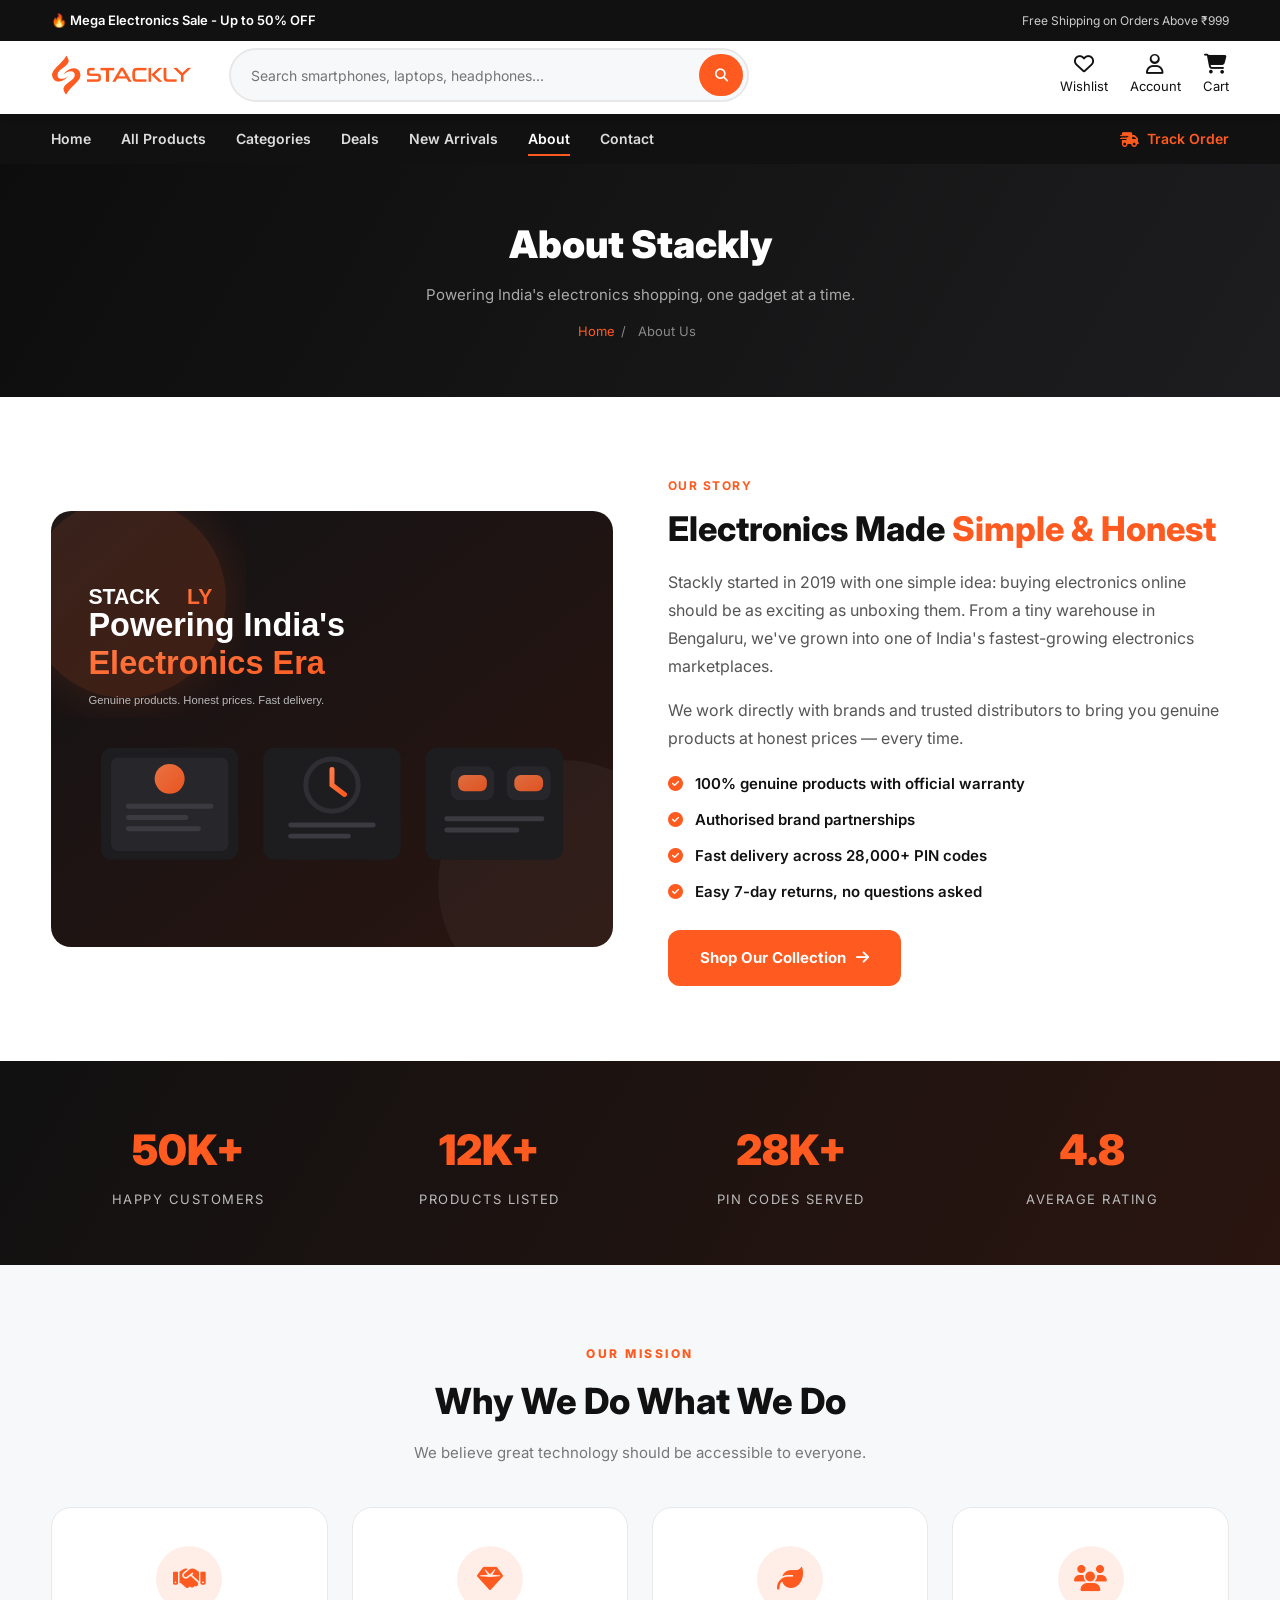
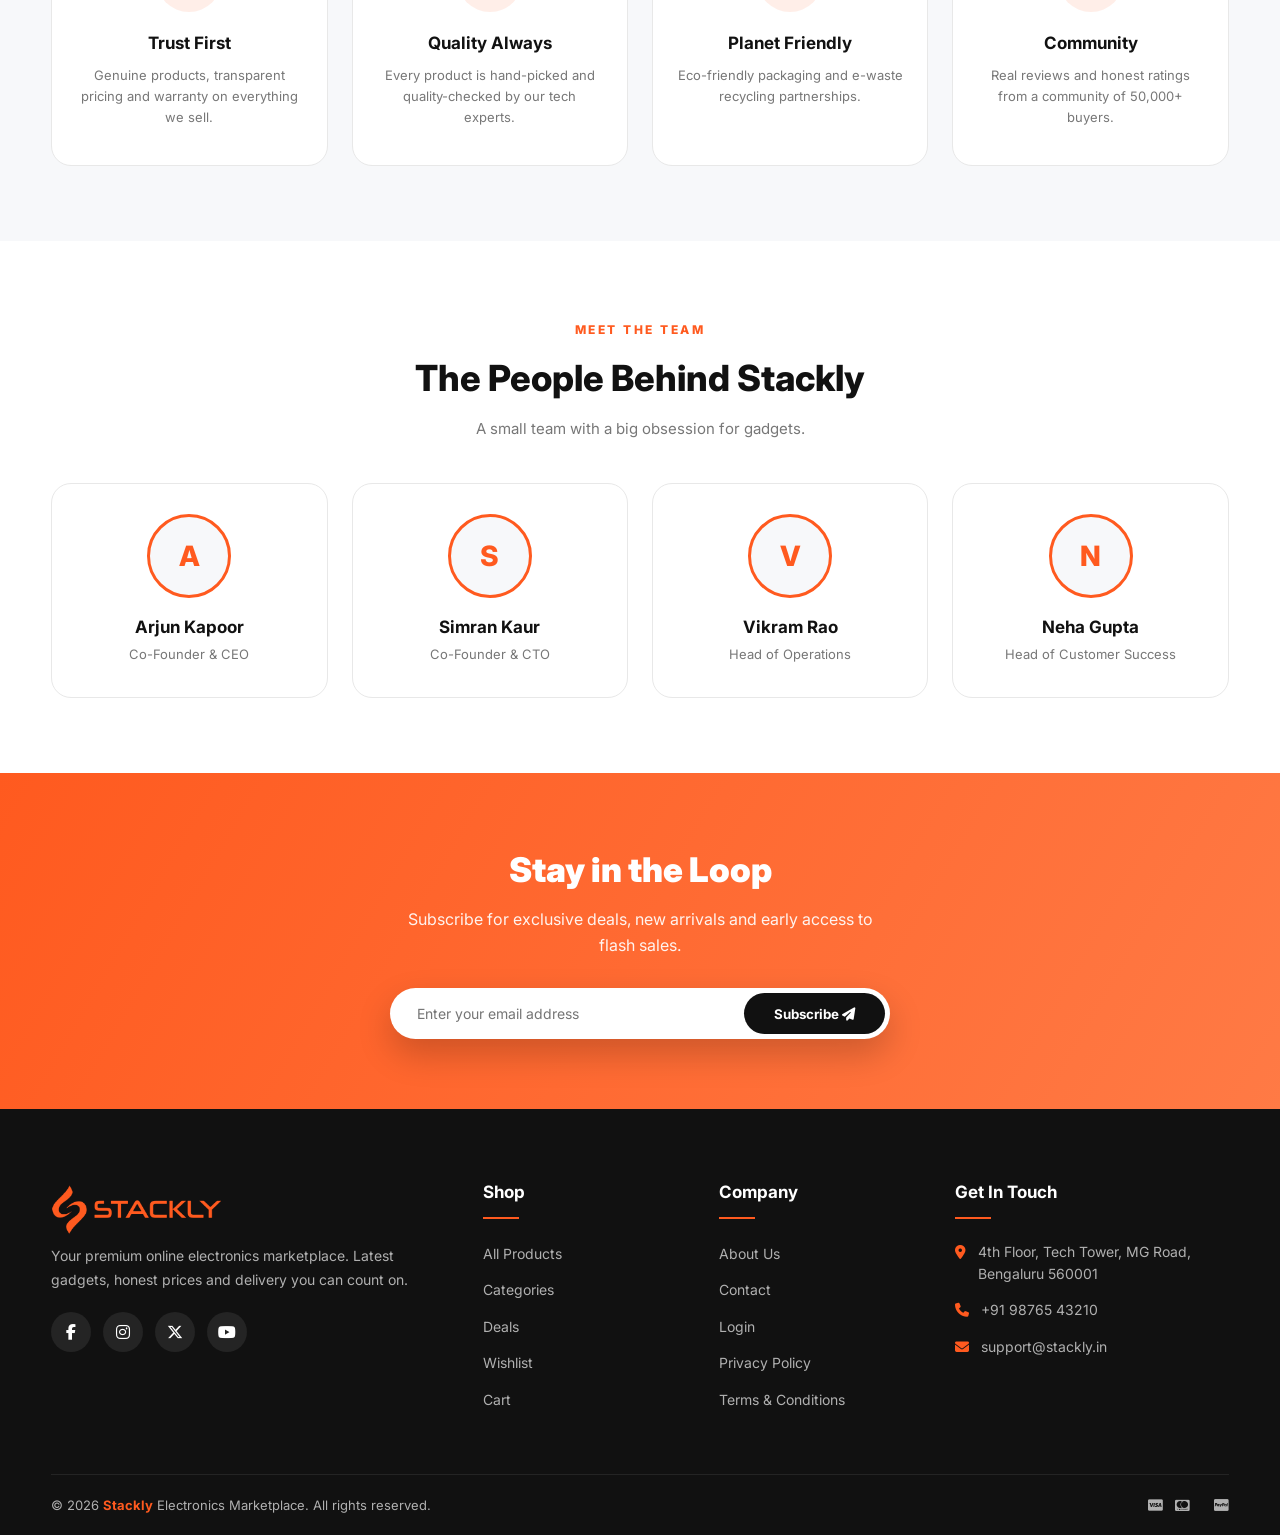
==== about.html @ fa498b30 "first commit" ====
<!DOCTYPE html>
<html lang="en">
<head>
  <meta charset="UTF-8">
  <meta name="viewport" content="width=device-width, initial-scale=1.0">
  <title>About Us – Stackly Electronics Marketplace</title>
  <meta name="description" content="Learn about Stackly — your trusted online electronics marketplace.">
  <link rel="preconnect" href="https://fonts.googleapis.com">
  <link rel="preconnect" href="https://fonts.gstatic.com" crossorigin>
  <link href="https://fonts.googleapis.com/css2?family=Inter:wght@400;500;600;700;800;900&display=swap" rel="stylesheet">
  <link rel="stylesheet" href="https://cdnjs.cloudflare.com/ajax/libs/font-awesome/6.5.1/css/all.min.css">
  <link rel="icon" type="image/webp" href="images/logo/logo.webp">
  <link rel="stylesheet" href="css/style.css">
  <link rel="stylesheet" href="css/responsive.css">
</head>
<body>

  <!-- ==================== HEADER ==================== -->
  <header class="header" id="header">
    <div class="top-bar">
      <div class="container">
        <p>🔥 Mega Electronics Sale - Up to 50% OFF</p>
        <span>Free Shipping on Orders Above ₹999</span>
      </div>
    </div>
    <div class="navbar">
      <div class="container nav-container">
          <a href="index.html" class="logo"><img src="images/logo/logo.webp" alt="Stackly"></a>
        <div class="search-box">
          <input type="text" id="searchInput" placeholder="Search smartphones, laptops, headphones...">
          <button aria-label="Search"><i class="fas fa-search"></i></button>
        </div>
        <div class="nav-actions">
          <a href="wishlist.html" title="Wishlist"><i class="far fa-heart"></i><span>Wishlist</span></a>
          <a href="login.html" title="Account"><i class="far fa-user"></i><span>Account</span></a>
          <a href="cart.html" class="cart-icon" title="Cart"><i class="fas fa-shopping-cart"></i><span>Cart</span><b id="cartCount">0</b></a>
        </div>
        <button class="menu-toggle" id="menuToggle" aria-label="Toggle menu"><i class="fas fa-bars"></i></button>
      </div>
    </div>
    <nav class="main-nav" id="mainNav">
      <div class="container">
        <a href="index.html">Home</a>
        <a href="products.html">All Products</a>
        <a href="categories.html">Categories</a>
        <a href="deals.html">Deals</a>
        <a href="new-arrivals.html">New Arrivals</a>
        <a href="about.html">About</a>
        <a href="contact.html">Contact</a>
        <a href="contact.html" class="track-order"><i class="fas fa-truck-fast"></i> Track Order</a>
      </div>
    </nav>
  </header>

  <!-- ==================== PAGE HEADER ==================== -->
  <section class="page-header">
    <div class="container">
      <h1>About Stackly</h1>
      <p>Powering India's electronics shopping, one gadget at a time.</p>
      <div class="breadcrumb">
        <a href="index.html">Home</a><span>/</span><span>About Us</span>
      </div>
    </div>
  </section>

  <!-- ==================== STORY ==================== -->
  <section class="section">
    <div class="container about-story">
      <div class="about-image">
        <img src="images/banners/about-banner.svg" alt="About Stackly">
      </div>
      <div class="about-content">
        <span class="product-category" style="color: var(--primary);">OUR STORY</span>
        <h2>Electronics Made <span>Simple & Honest</span></h2>
        <p>Stackly started in 2019 with one simple idea: buying electronics online should be as exciting as unboxing them. From a tiny warehouse in Bengaluru, we've grown into one of India's fastest-growing electronics marketplaces.</p>
        <p>We work directly with brands and trusted distributors to bring you genuine products at honest prices — every time.</p>
        <ul class="about-points">
          <li><i class="fas fa-check-circle"></i> 100% genuine products with official warranty</li>
          <li><i class="fas fa-check-circle"></i> Authorised brand partnerships</li>
          <li><i class="fas fa-check-circle"></i> Fast delivery across 28,000+ PIN codes</li>
          <li><i class="fas fa-check-circle"></i> Easy 7-day returns, no questions asked</li>
        </ul>
        <a href="products.html" class="btn btn-primary">Shop Our Collection <i class="fas fa-arrow-right"></i></a>
      </div>
    </div>
  </section>

  <!-- ==================== STATS ==================== -->
  <section class="stats-banner">
    <div class="container stats-grid">
      <div class="stat-box"><h3>50K+</h3><p>Happy Customers</p></div>
      <div class="stat-box"><h3>12K+</h3><p>Products Listed</p></div>
      <div class="stat-box"><h3>28K+</h3><p>PIN Codes Served</p></div>
      <div class="stat-box"><h3>4.8</h3><p>Average Rating</p></div>
    </div>
  </section>

  <!-- ==================== MISSION ==================== -->
  <section class="section bg-light">
    <div class="container">
      <div class="section-heading">
        <span>OUR MISSION</span>
        <h2>Why We Do What We Do</h2>
        <p>We believe great technology should be accessible to everyone.</p>
      </div>
      <div class="features-grid">
        <div class="feature-card">
          <div class="feature-icon"><i class="fas fa-handshake"></i></div>
          <h3>Trust First</h3>
          <p>Genuine products, transparent pricing and warranty on everything we sell.</p>
        </div>
        <div class="feature-card">
          <div class="feature-icon"><i class="fas fa-gem"></i></div>
          <h3>Quality Always</h3>
          <p>Every product is hand-picked and quality-checked by our tech experts.</p>
        </div>
        <div class="feature-card">
          <div class="feature-icon"><i class="fas fa-leaf"></i></div>
          <h3>Planet Friendly</h3>
          <p>Eco-friendly packaging and e-waste recycling partnerships.</p>
        </div>
        <div class="feature-card">
          <div class="feature-icon"><i class="fas fa-users"></i></div>
          <h3>Community</h3>
          <p>Real reviews and honest ratings from a community of 50,000+ buyers.</p>
        </div>
      </div>
    </div>
  </section>

  <!-- ==================== TEAM ==================== -->
  <section class="section">
    <div class="container">
      <div class="section-heading">
        <span>MEET THE TEAM</span>
        <h2>The People Behind Stackly</h2>
        <p>A small team with a big obsession for gadgets.</p>
      </div>
      <div class="team-grid">
        <div class="team-card">
          <div class="team-avatar">A</div>
          <h3>Arjun Kapoor</h3>
          <span>Co-Founder & CEO</span>
        </div>
        <div class="team-card">
          <div class="team-avatar">S</div>
          <h3>Simran Kaur</h3>
          <span>Co-Founder & CTO</span>
        </div>
        <div class="team-card">
          <div class="team-avatar">V</div>
          <h3>Vikram Rao</h3>
          <span>Head of Operations</span>
        </div>
        <div class="team-card">
          <div class="team-avatar">N</div>
          <h3>Neha Gupta</h3>
          <span>Head of Customer Success</span>
        </div>
      </div>
    </div>
  </section>

  <!-- ==================== NEWSLETTER ==================== -->
  <section class="newsletter">
    <div class="container">
      <h2>Stay in the Loop</h2>
      <p>Subscribe for exclusive deals, new arrivals and early access to flash sales.</p>
      <form class="newsletter-form" id="newsletterForm">
        <input type="email" placeholder="Enter your email address" required>
        <button type="submit">Subscribe <i class="fas fa-paper-plane"></i></button>
      </form>
    </div>
  </section>

  <!-- ==================== FOOTER ==================== -->
  <footer class="footer">
    <div class="container">
      <div class="footer-grid">
        <div class="footer-about">
        <a href="index.html" class="logo"><img src="images/logo/logo.webp" alt="Stackly"></a>
          <p>Your premium online electronics marketplace. Latest gadgets, honest prices and delivery you can count on.</p>
          <div class="social-links">
            <a href="404.html" aria-label="Facebook"><i class="fab fa-facebook-f"></i></a>
            <a href="404.html" aria-label="Instagram"><i class="fab fa-instagram"></i></a>
            <a href="404.html" aria-label="Twitter"><i class="fab fa-x-twitter"></i></a>
            <a href="404.html" aria-label="YouTube"><i class="fab fa-youtube"></i></a>
          </div>
        </div>
        <div>
          <h3>Shop</h3>
          <ul class="footer-links">
            <li><a href="products.html">All Products</a></li>
            <li><a href="categories.html">Categories</a></li>
            <li><a href="deals.html">Deals</a></li>
            <li><a href="wishlist.html">Wishlist</a></li>
            <li><a href="cart.html">Cart</a></li>
          </ul>
        </div>
        <div>
          <h3>Company</h3>
          <ul class="footer-links">
            <li><a href="about.html">About Us</a></li>
            <li><a href="contact.html">Contact</a></li>
            <li><a href="login.html">Login</a></li>
            <li><a href="404.html">Privacy Policy</a></li>
            <li><a href="404.html">Terms &amp; Conditions</a></li>
          </ul>
        </div>
        <div>
          <h3>Get In Touch</h3>
          <ul class="footer-contact">
            <li><i class="fas fa-map-marker-alt"></i> 4th Floor, Tech Tower, MG Road, Bengaluru 560001</li>
            <li><i class="fas fa-phone"></i> +91 98765 43210</li>
            <li><i class="fas fa-envelope"></i> support@stackly.in</li>
          </ul>
        </div>
      </div>
      <div class="footer-bottom">
        <span>© 2026 <b>Stackly</b> Electronics Marketplace. All rights reserved.</span>
        <span><i class="fab fa-cc-visa"></i> &nbsp; <i class="fab fa-cc-mastercard"></i> &nbsp; <i class="fab fa-cc-upi"></i> &nbsp; <i class="fab fa-cc-paypal"></i></span>
      </div>
    </div>
  </footer>

  <button class="back-to-top" id="backToTop" aria-label="Back to top"><i class="fas fa-chevron-up"></i></button>

  <script src="js/products.js"></script>
  <script src="js/cart.js"></script>
  <script src="js/script.js"></script>
</body>
</html>
---- css/style.css ----
/* =========================================================
   STACKLY ELECTRONICS MARKETPLACE
   MAIN STYLESHEET
========================================================= */

:root {
  --primary: #ff5a1f;
  --primary-dark: #e64a12;
  --dark: #111111;
  --dark-2: #1a1a1a;
  --gray: #777777;
  --gray-light: #f7f8fa;
  --border: #e8e8e8;
  --white: #ffffff;
  --success: #18a558;
  --star: #f6a800;
  --radius: 20px;
  --radius-sm: 10px;
  --shadow: 0 25px 55px rgba(0, 0, 0, 0.12);
  --shadow-sm: 0 5px 20px rgba(0, 0, 0, 0.1);
  --transition: 0.45s ease;
  --font: "Inter", "Segoe UI", system-ui, -apple-system, sans-serif;
}

/* =========================================================
   RESET & BASE
========================================================= */

*,
*::before,
*::after {
  margin: 0;
  padding: 0;
  box-sizing: border-box;
}

html {
  scroll-behavior: smooth;
}

body {
  font-family: var(--font);
  font-size: 16px;
  line-height: 1.6;
  color: var(--dark);
  background: var(--white);
  overflow-x: hidden;
}

img {
  max-width: 100%;
  display: block;
}

a {
  text-decoration: none;
  color: inherit;
}

ul {
  list-style: none;
}

button {
  font-family: inherit;
}

input,
select,
textarea {
  font-family: inherit;
}

.container {
  width: 92%;
  max-width: 1250px;
  margin: auto;
}

.section {
  padding: 75px 0;
}

/* =========================================================
   TYPOGRAPHY / HEADINGS
========================================================= */

.section-heading {
  text-align: center;
  margin-bottom: 42px;
}

.section-heading > span {
  display: inline-block;
  font-size: 12px;
  font-weight: 800;
  letter-spacing: 2.5px;
  text-transform: uppercase;
  color: var(--primary);
  margin-bottom: 10px;
}

.section-heading h2 {
  font-size: 36px;
  font-weight: 800;
  color: var(--dark);
  margin-bottom: 10px;
}

.section-heading p {
  color: var(--gray);
  max-width: 520px;
  margin: auto;
  font-size: 15px;
}

/* =========================================================
   BUTTONS
========================================================= */

.btn {
  display: inline-flex;
  align-items: center;
  justify-content: center;
  gap: 10px;
  padding: 14px 30px;
  border-radius: 12px;
  font-weight: 700;
  font-size: 15px;
  border: 2px solid transparent;
  cursor: pointer;
  transition: all 0.3s ease;
}

.btn-primary {
  background: var(--primary);
  color: var(--white);
}

.btn-primary:hover {
  background: var(--primary-dark);
  transform: translateY(-2px);
  box-shadow: 0 12px 25px rgba(255, 90, 31, 0.35);
}

.btn-outline {
  background: transparent;
  color: var(--white);
  border-color: rgba(255, 255, 255, 0.45);
}

.btn-outline:hover {
  background: var(--white);
  color: var(--dark);
  border-color: var(--white);
  transform: translateY(-2px);
}

.btn-dark {
  background: var(--dark);
  color: var(--white);
}

.btn-dark:hover {
  background: var(--primary);
  transform: translateY(-2px);
}

.btn-block {
  width: 100%;
}

.btn-sm {
  padding: 9px 18px;
  font-size: 13px;
}

/* =========================================================
   HEADER / TOP BAR
========================================================= */

.top-bar {
  position: fixed;
  top: 0;
  left: 0;
  right: 0;
  width: 100%;
  z-index: 1001;
  background: var(--dark);
  color: var(--white);
  font-size: 13px;
  padding: 10px 0;
}

.top-bar .container {
  display: flex;
  align-items: center;
  justify-content: space-between;
  gap: 10px;
}

.top-bar p {
  font-weight: 600;
}

.top-bar span {
  color: #ccc;
  font-size: 12px;
}

/* =========================================================
   NAVBAR
========================================================= */

.navbar {
  position: fixed;
  top: 36px;
  left: 0;
  right: 0;
  width: 100%;
  z-index: 1000;
  background: var(--white);
  box-shadow: 0 2px 12px rgba(0, 0, 0, 0.05);
}

.nav-container {
  display: flex;
  align-items: center;
  gap: 28px;
  height: 78px;
}

.logo {
  display: flex;
  align-items: center;
  gap: 9px;
  flex-shrink: 0;
  text-decoration: none;
  color: var(--dark);
}

.logo img {
  width: 68px;
  height: 68px;
  display: block;
  object-fit: contain;
  object-position: center;
}

.logo .logo-text {
  font-size: 22px;
  font-weight: 800;
  color: var(--dark);
  letter-spacing: -0.5px;
  white-space: nowrap;
}

.logo .logo-text b {
  color: var(--primary);
}

/* Search */
.search-box {
  flex: 1;
  max-width: 520px;
  display: flex;
  align-items: center;
  background: var(--gray-light);
  border: 2px solid var(--border);
  border-radius: 50px;
  padding: 4px 4px 4px 20px;
  transition: border-color 0.3s ease, box-shadow 0.3s ease;
}

.search-box:focus-within {
  border-color: var(--primary);
  box-shadow: 0 0 0 4px rgba(255, 90, 31, 0.1);
}

.search-box input {
  flex: 1;
  border: none;
  outline: none;
  background: transparent;
  padding: 10px 0;
  font-size: 14px;
}

.search-box button {
  width: 44px;
  height: 42px;
  border: none;
  border-radius: 50px;
  background: var(--primary);
  color: var(--white);
  cursor: pointer;
  transition: background 0.3s ease;
}

.search-box button:hover {
  background: var(--primary-dark);
}

/* Nav actions */
.nav-actions {
  display: flex;
  align-items: center;
  gap: 22px;
  margin-left: auto;
}

.nav-actions a {
  display: flex;
  flex-direction: column;
  align-items: center;
  gap: 2px;
  font-size: 13px;
  color: var(--dark);
  transition: color 0.3s ease;
  position: relative;
}

.nav-actions a i {
  font-size: 20px;
}

.nav-actions a:hover {
  color: var(--primary);
}

.cart-icon b {
  position: absolute;
  top: -8px;
  right: -10px;
  background: var(--primary);
  color: var(--white);
  width: 19px;
  height: 19px;
  display: flex;
  align-items: center;
  justify-content: center;
  border-radius: 50%;
  font-size: 10px;
  font-weight: 800;
}

/* Menu toggle */
.menu-toggle {
  display: none;
}

/* =========================================================
   MAIN NAVIGATION
========================================================= */

.main-nav {
  position: fixed;
  top: 114px;
  left: 0;
  right: 0;
  width: 100%;
  z-index: 999;
  background: var(--dark);
}

.main-nav .container {
  display: flex;
  align-items: center;
  gap: 30px;
  overflow-x: auto;
  scrollbar-width: none;
}

.main-nav .container::-webkit-scrollbar {
  display: none;
}

.main-nav a {
  display: block;
  padding: 14px 0;
  color: #ddd;
  font-size: 14px;
  font-weight: 600;
  white-space: nowrap;
  transition: color 0.3s ease;
  position: relative;
}

.main-nav a::after {
  content: "";
  position: absolute;
  left: 0;
  bottom: 8px;
  width: 0;
  height: 2px;
  background: var(--primary);
  transition: width 0.3s ease;
}

.main-nav a:hover,
.main-nav a.active {
  color: var(--white);
}

.main-nav .track-order {
  margin-left: auto;
  display: inline-flex;
  align-items: center;
  gap: 8px;
  color: var(--primary);
}

.main-nav .track-order i {
  font-size: 15px;
}

.main-nav .track-order:hover {
  color: var(--primary);
}

.main-nav a:hover::after,
.main-nav a.active::after {
  width: 100%;
}

/* =========================================================
   HERO
========================================================= */

.hero {
  position: relative;
  min-height: 600px;
  display: flex;
  align-items: center;
  background: linear-gradient(120deg, #0d0d0d 0%, #1c1c1e 55%, #2a2320 100%);
  color: var(--white);
  overflow: hidden;
  padding: 80px 0;
}

.hero::before {
  content: "";
  position: absolute;
  width: 550px;
  height: 550px;
  right: -100px;
  top: -100px;
  background: radial-gradient(circle, rgba(255, 90, 31, 0.35), transparent 70%);
  border-radius: 50%;
  z-index: 0;
}

.hero::after {
  content: "";
  position: absolute;
  width: 400px;
  height: 400px;
  left: -150px;
  bottom: -150px;
  background: radial-gradient(circle, rgba(255, 255, 255, 0.08), transparent 70%);
  border-radius: 50%;
  z-index: 0;
}

.hero-content {
  position: relative;
  z-index: 5;
  width: 55%;
  max-width: 760px;
  animation: heroFadeUp 0.9s ease both;
}

.hero-label {
  display: inline-block;
  background: rgba(255, 90, 31, 0.15);
  color: var(--primary);
  border: 1px solid rgba(255, 90, 31, 0.4);
  padding: 7px 16px;
  border-radius: 50px;
  font-size: 11px;
  font-weight: 800;
  letter-spacing: 2px;
  margin-bottom: 22px;
}

.hero h1 {
  font-size: 58px;
  line-height: 1.08;
  font-weight: 900;
  letter-spacing: -1px;
  max-width: 850px;
}

.hero h1 span {
  color: var(--primary);
}

.hero p {
  margin: 20px 0 30px;
  font-size: 16px;
  color: #b9b9b9;
  max-width: 460px;
  line-height: 1.7;
}

.hero-buttons {
  display: flex;
  gap: 14px;
  flex-wrap: wrap;
}

.hero-stats {
  position: relative;
  z-index: 2;
  display: flex;
  gap: 45px;
  margin-top: 55px;
}

.hero-stats h3 {
  font-size: 30px;
  font-weight: 800;
  color: var(--white);
}

.hero-stats h3 span {
  color: var(--primary);
}

.hero-stats p {
  font-size: 12px;
  text-transform: uppercase;
  letter-spacing: 1px;
  color: #9a9a9a;
  margin: 0;
}

/* =========================================================
   STACKLY HERO IMAGE - CLEAN & PROPORTIONAL
========================================================= */

.hero-visual {
    position: absolute;
    right: 4%;
    top: 50%;
    transform: translateY(-50%);

    width: 430px;
    height: 460px;

    display: flex;
    align-items: center;
    justify-content: center;

    z-index: 2;
}

/* Main image card */
.hero-slider {
    position: relative;

    width: 100%;
    height: 100%;

    overflow: hidden;

    border-radius: 28px;

    background:
        radial-gradient(
            circle at 70% 35%,
            rgba(255, 90, 31, 0.25),
            transparent 45%
        ),
        linear-gradient(
            145deg,
            #171717 0%,
            #211a18 60%,
            #2c1a13 100%
        );

    border: 1px solid rgba(255, 90, 31, 0.65);

    box-shadow:
        0 20px 50px rgba(0, 0, 0, 0.45),
        0 0 30px rgba(255, 90, 31, 0.08);

    display: flex;
    align-items: center;
    justify-content: center;
}

/* Slide */
.hero-slide {
    position: absolute;
    inset: 0;

    display: flex;
    align-items: center;
    justify-content: center;

    opacity: 0;
    visibility: hidden;

    transition:
        opacity 0.6s ease,
        visibility 0.6s ease;
}

.hero-slide.active {
    opacity: 1;
    visibility: visible;
}

/* Product image */
.hero-slide img {
    width: 88%;
    height: 88%;

    object-fit: contain;
    object-position: center;

    display: block;

    border-radius: 18px;

    transition: transform 0.5s ease;
}

.hero-slide.active img {
    animation: heroImageZoom 5s ease-in-out infinite;
}

@keyframes heroImageZoom {
    0%, 100% {
        transform: scale(1);
    }

    50% {
        transform: scale(1.025);
    }
}

/* Orange glow behind image */
.hero-slider::before {
    content: "";

    position: absolute;

    width: 230px;
    height: 230px;

    right: -70px;
    top: 70px;

    border-radius: 50%;

    background: rgba(255, 90, 31, 0.16);

    filter: blur(20px);

    pointer-events: none;
}

/* Inner border */
.hero-slider::after {
    content: "";

    position: absolute;

    inset: 10px;

    border: 1px solid rgba(255, 255, 255, 0.06);

    border-radius: 20px;

    pointer-events: none;
}


/* =========================================================
   HERO DOTS
========================================================= */

.hero-dots {
    position: absolute;

    bottom: 14px;
    left: 50%;

    transform: translateX(-50%);

    display: flex;
    align-items: center;

    gap: 7px;

    z-index: 10;
}

.hero-dots .dot {
    width: 8px;
    height: 8px;

    padding: 0;
    border: none;

    border-radius: 50%;

    background: rgba(255, 255, 255, 0.35);

    cursor: pointer;

    transition: all 0.3s ease;
}

.hero-dots .dot.active {
    width: 25px;

    border-radius: 10px;

    background: #ff5a1f;

    box-shadow: 0 0 10px rgba(255, 90, 31, 0.4);
}

/* =========================================================
   HERO CARD TOP FEATURE
========================================================= */

.hero-card-top {
    position: absolute;

    top: 18px;
    left: 22px;
    right: 22px;

    display: flex;
    align-items: center;
    justify-content: space-between;

    z-index: 8;
}

.hero-card-top span {
    display: inline-flex;
    align-items: center;
    gap: 6px;

    padding: 7px 11px;

    border-radius: 20px;

    background: rgba(255, 90, 31, 0.10);

    border: 1px solid rgba(255, 90, 31, 0.35);

    color: #ff6a32;

    font-size: 9px;
    font-weight: 700;

    letter-spacing: 1px;

    backdrop-filter: blur(8px);
}

.hero-card-top i {
    font-size: 9px;
}


/* =========================================================
   HERO CARD BOTTOM
========================================================= */

.hero-card-bottom {
    position: absolute;

    left: 22px;
    right: 22px;
    bottom: 38px;

    display: flex;
    align-items: center;
    justify-content: space-between;

    gap: 10px;

    z-index: 8;
}

.hero-mini-feature {
    display: flex;
    align-items: center;
    gap: 8px;

    padding: 8px 10px;

    border-radius: 12px;

    background: rgba(15, 15, 15, 0.70);

    border: 1px solid rgba(255, 255, 255, 0.08);

    backdrop-filter: blur(8px);

    min-width: 0;
}

.hero-mini-feature > i {
    width: 28px;
    height: 28px;

    display: flex;
    align-items: center;
    justify-content: center;

    flex-shrink: 0;

    border-radius: 50%;

    background: rgba(255, 90, 31, 0.15);

    color: #ff5a1f;

    font-size: 12px;
}

.hero-mini-feature strong {
    display: block;

    color: #ffffff;

    font-size: 10px;

    line-height: 1.2;
}

.hero-mini-feature small {
    display: block;

    margin-top: 2px;

    color: #999;

    font-size: 8px;
}


/* =========================================================
   KEEP PRODUCT IMAGE IN CENTER
========================================================= */

.hero-slide {
    padding: 75px 20px 80px;

    box-sizing: border-box;
}

.hero-slide img {
    width: 100%;
    height: 100%;

    object-fit: contain;

    display: block;
}


/* =========================================================
   DOTS
========================================================= */

.hero-dots {
    bottom: 13px !important;
    z-index: 10;
}

@keyframes heroFadeUp {
  from {
    opacity: 0;
    transform: translateY(35px);
  }
  to {
    opacity: 1;
    transform: translateY(0);
  }
}

@keyframes floatY {
  0%,
  100% {
    transform: translateY(-50%) translateX(0);
  }
  50% {
    transform: translateY(calc(-50% - 18px)) translateX(6px);
  }
}

/* =========================================================
   CATEGORY CARDS
========================================================= */

.category-grid {
  display: grid;
  grid-template-columns: repeat(6, 1fr);
  gap: 22px;
}

.category-grid.categories-grid {
  grid-template-columns: repeat(4, 1fr);
}

.category-card {
  position: relative;
  text-align: center;
  background: var(--white);
  border: 1px solid var(--border);
  border-radius: var(--radius);
  padding: 32px 18px;
  cursor: pointer;
  overflow: hidden;
  transition: transform 0.45s ease, box-shadow 0.45s ease, border-color 0.45s ease;
}

.category-card::before {
  content: "";
  position: absolute;
  left: 50%;
  top: 38px;
  transform: translate(-50%, -50%) scale(0);
  width: 90px;
  height: 90px;
  background: rgba(255, 90, 31, 0.12);
  border-radius: 50%;
  transition: transform 0.5s cubic-bezier(0.2, 0.8, 0.2, 1);
}

.category-card:hover {
  transform: translateY(-10px);
  box-shadow: var(--shadow);
  border-color: var(--primary);
}

.category-card:hover::before {
  transform: translate(-50%, -50%) scale(1);
}

.category-icon {
  position: relative;
  width: 64px;
  height: 64px;
  margin: 0 auto 16px;
  display: flex;
  align-items: center;
  justify-content: center;
  background: var(--gray-light);
  border-radius: 18px;
  font-size: 26px;
  color: var(--dark);
  transition: transform 0.4s cubic-bezier(0.2, 0.8, 0.2, 1), background 0.4s ease, color 0.4s ease;
}

.category-card:hover .category-icon {
  transform: scale(1.15) rotate(-6deg);
  background: var(--primary);
  color: var(--white);
}

.category-card h3 {
  font-size: 15px;
  font-weight: 700;
  margin-bottom: 5px;
}

.category-card p {
  font-size: 12px;
  color: var(--gray);
}

.category-card .cat-link {
  position: absolute;
  bottom: -30px;
  left: 0;
  right: 0;
  font-size: 12px;
  font-weight: 700;
  color: var(--primary);
  display: flex;
  align-items: center;
  justify-content: center;
  gap: 6px;
  transition: bottom 0.4s ease;
}

.category-card:hover .cat-link {
  bottom: 14px;
}

.category-card:hover p {
  opacity: 0;
  transition: opacity 0.2s ease;
}

/* =========================================================
   FLASH SALE / COUNTDOWN
========================================================= */

.flash-sale {
  background: linear-gradient(120deg, #1a0500 0%, #3a1200 60%, #5a1d04 100%);
  color: var(--white);
}

.flash-sale .section-heading h2 {
  color: var(--white);
}

.flash-sale .section-heading p {
  color: #d9c4b8;
}

.countdown-wrap {
  display: flex;
  justify-content: center;
  gap: 15px;
  margin: -12px 0 45px;
}

.countdown-box {
  background: rgba(255, 255, 255, 0.08);
  border: 1px solid rgba(255, 255, 255, 0.15);
  border-radius: 16px;
  padding: 16px 26px;
  text-align: center;
  min-width: 90px;
  animation: pulseGlow 2.4s ease-in-out infinite;
}

.countdown-box:nth-child(2) {
  animation-delay: 0.3s;
}

.countdown-box:nth-child(3) {
  animation-delay: 0.6s;
}

.countdown-box:nth-child(4) {
  animation-delay: 0.9s;
}

.countdown-box h4 {
  font-size: 34px;
  font-weight: 800;
  color: var(--primary);
  line-height: 1;
}

.countdown-box span {
  font-size: 11px;
  text-transform: uppercase;
  letter-spacing: 1.5px;
  color: #cbb;
}

@keyframes pulseGlow {
  0%,
  100% {
    box-shadow: 0 0 0 0 rgba(255, 90, 31, 0.35);
  }
  50% {
    box-shadow: 0 0 22px 6px rgba(255, 90, 31, 0.25);
  }
}

/* =========================================================
   PRODUCT GRID & CARDS
========================================================= */

.product-grid {
  display: grid;
  grid-template-columns: repeat(4, 1fr);
  gap: 28px;
}

.product-card {
  position: relative;
  overflow: hidden;
  background: var(--white);
  border-radius: var(--radius);
  border: 1px solid var(--border);
  opacity: 0;
  transform: translateY(40px);
  transition: transform 0.45s ease, box-shadow 0.45s ease, border-color 0.45s ease, opacity 0.6s ease;
  display: flex;
  flex-direction: column;
  height: 100%;
}

.product-card.show {
  opacity: 1;
  transform: translateY(0);
}

.product-card:nth-child(1) { transition-delay: 0.1s; }
.product-card:nth-child(2) { transition-delay: 0.2s; }
.product-card:nth-child(3) { transition-delay: 0.3s; }
.product-card:nth-child(4) { transition-delay: 0.4s; }
.product-card:nth-child(5) { transition-delay: 0.5s; }
.product-card:nth-child(6) { transition-delay: 0.6s; }

.product-card:hover {
  transform: translateY(-12px);
  box-shadow: var(--shadow);
  border-color: var(--dark);
}

.product-image {
  height: 260px;
  padding: 30px;
  display: flex;
  align-items: center;
  justify-content: center;
  background: var(--gray-light);
  overflow: hidden;
}

.product-image img {
  width: 100%;
  height: 100%;
  object-fit: contain;
  transition: transform 0.6s cubic-bezier(0.2, 0.8, 0.2, 1);
}

.product-card:hover .product-image img {
  transform: scale(1.12) rotate(1deg);
}

.product-badge {
  position: absolute;
  top: 18px;
  left: 18px;
  z-index: 5;
  padding: 7px 12px;
  border-radius: 30px;
  background: var(--primary);
  color: var(--white);
  font-size: 11px;
  font-weight: 800;
}

.product-badge.hot {
  background: var(--dark);
}

.product-badge.new {
  background: var(--success);
}

.product-badge.sale {
  animation: badgePulse 1.6s ease-in-out infinite;
}

@keyframes badgePulse {
  0%,
  100% {
    transform: scale(1);
  }
  50% {
    transform: scale(1.08);
  }
}

.wishlist-btn {
  position: absolute;
  top: 18px;
  right: 18px;
  width: 42px;
  height: 42px;
  border: none;
  border-radius: 50%;
  background: var(--white);
  box-shadow: var(--shadow-sm);
  cursor: pointer;
  z-index: 5;
  color: var(--dark);
  transition: all 0.3s ease;
}

.wishlist-btn:hover {
  background: var(--dark);
  color: var(--white);
  transform: rotate(10deg) scale(1.1);
}

.wishlist-btn.active {
  background: var(--primary);
  color: var(--white);
}

.product-info {
  padding: 22px;
  display: flex;
  flex-direction: column;
  flex: 1;
}

.product-category {
  font-size: 12px;
  text-transform: uppercase;
  letter-spacing: 1.5px;
  font-weight: 700;
  color: var(--gray);
}

.product-info h3 {
  margin: 8px 0 12px;
  font-size: 19px;
  color: var(--dark);
  line-height: 1.35;
  transition: color 0.3s ease;
}

.product-info h3:hover {
  color: var(--primary);
}

.rating {
  color: var(--star);
  font-size: 14px;
  letter-spacing: 1px;
}

.rating span {
  color: var(--gray);
  letter-spacing: 0;
}

.price {
  margin: 15px 0;
  display: flex;
  align-items: center;
  gap: 8px;
}

.price strong {
  font-size: 23px;
  color: var(--dark);
}

.price del {
  color: #999;
  font-size: 14px;
}

.add-cart {
  width: 100%;
  padding: 13px 18px;
  border: none;
  border-radius: var(--radius-sm);
  background: var(--dark);
  color: var(--white);
  cursor: pointer;
  font-weight: 700;
  font-size: 14px;
  display: inline-flex;
  align-items: center;
  justify-content: center;
  gap: 9px;
  margin-top: auto;
  transition: all 0.3s ease;
}

.add-cart:hover {
  background: var(--primary);
  transform: translateY(-2px);
  box-shadow: 0 10px 20px rgba(255, 90, 31, 0.3);
}

.add-cart.added {
  background: var(--success);
  animation: cartSuccess 0.4s ease;
}

@keyframes cartSuccess {
  0% {
    transform: scale(1);
  }
  50% {
    transform: scale(0.95);
  }
  100% {
    transform: scale(1);
  }
}

/* Product link card */
.product-card a.product-link {
  display: block;
  color: inherit;
}

.product-card a.product-link:hover h3 {
  color: var(--primary);
}

/* =========================================================
   OFFER BANNER
========================================================= */

.offer-banner {
  position: relative;
  background: linear-gradient(100deg, #111 0%, #2a1210 60%, #4a1d12 100%);
  border-radius: 28px;
  overflow: hidden;
  padding: 60px;
  display: flex;
  align-items: center;
  justify-content: space-between;
  gap: 30px;
  color: var(--white);
}

.offer-banner::before {
  content: "";
  position: absolute;
  width: 380px;
  height: 380px;
  right: -120px;
  top: -120px;
  background: radial-gradient(circle, rgba(255, 90, 31, 0.4), transparent 70%);
  border-radius: 50%;
}

.offer-banner h2 {
  font-size: 38px;
  font-weight: 900;
  margin: 12px 0;
  line-height: 1.15;
}

.offer-banner h2 span {
  color: var(--primary);
}

.offer-banner p {
  color: #c9c9c9;
  max-width: 420px;
}

.offer-banner .offer-price {
  font-size: 52px;
  font-weight: 900;
  color: var(--primary);
}

.offer-banner .offer-price small {
  font-size: 18px;
  font-weight: 700;
  color: #fff;
  display: block;
  letter-spacing: 1px;
  margin-bottom: 6px;
}

/* =========================================================
   WHY SHOP WITH STACKLY
========================================================= */

.features-grid {
  display: grid;
  grid-template-columns: repeat(4, 1fr);
  gap: 24px;
}

.feature-card {
  text-align: center;
  padding: 38px 24px;
  background: var(--white);
  border: 1px solid var(--border);
  border-radius: var(--radius);
  transition: transform 0.45s ease, box-shadow 0.45s ease, border-color 0.45s ease;
}

.feature-card:hover {
  transform: translateY(-8px);
  box-shadow: var(--shadow);
  border-color: var(--primary);
}

.feature-icon {
  width: 66px;
  height: 66px;
  margin: 0 auto 18px;
  display: flex;
  align-items: center;
  justify-content: center;
  border-radius: 50%;
  background: rgba(255, 90, 31, 0.1);
  color: var(--primary);
  font-size: 26px;
  transition: transform 0.4s ease, background 0.4s ease;
}

.feature-card:hover .feature-icon {
  transform: rotate(-8deg) scale(1.1);
  background: var(--primary);
  color: var(--white);
}

.feature-card h3 {
  font-size: 17px;
  margin-bottom: 8px;
}

.feature-card p {
  font-size: 13px;
  color: var(--gray);
}

/* =========================================================
   CUSTOMER REVIEWS
========================================================= */

.reviews-bg {
  background: var(--gray-light);
}

.review-grid {
  display: grid;
  grid-template-columns: repeat(3, 1fr);
  gap: 26px;
}

.review-card {
  background: var(--white);
  border-radius: var(--radius);
  border: 1px solid var(--border);
  padding: 30px;
  transition: transform 0.45s ease, box-shadow 0.45s ease;
}

.review-card:hover {
  transform: translateY(-8px);
  box-shadow: var(--shadow);
}

.review-card .quote {
  font-size: 30px;
  color: var(--primary);
  opacity: 0.7;
  margin-bottom: 12px;
}

.review-card p {
  font-size: 14px;
  color: #555;
  line-height: 1.7;
  margin-bottom: 20px;
}

.review-user {
  display: flex;
  align-items: center;
  gap: 12px;
}

.review-avatar {
  width: 46px;
  height: 46px;
  border-radius: 50%;
  background: var(--dark);
  color: var(--white);
  display: flex;
  align-items: center;
  justify-content: center;
  font-weight: 800;
  font-size: 16px;
  flex-shrink: 0;
}

.review-user h4 {
  font-size: 14px;
  font-weight: 700;
}

.review-user span {
  font-size: 12px;
  color: var(--gray);
}

/* =========================================================
   NEWSLETTER
========================================================= */

.newsletter {
  background: linear-gradient(120deg, var(--primary) 0%, #ff7a45 100%);
  color: var(--white);
  text-align: center;
  padding: 70px 0;
}

.newsletter h2 {
  font-size: 34px;
  font-weight: 900;
  margin-bottom: 10px;
}

.newsletter p {
  opacity: 0.92;
  max-width: 480px;
  margin: 0 auto 30px;
}

.newsletter-form {
  display: flex;
  max-width: 500px;
  margin: auto;
  background: var(--white);
  border-radius: 50px;
  padding: 5px;
  box-shadow: 0 15px 35px rgba(0, 0, 0, 0.2);
}

.newsletter-form input {
  flex: 1;
  border: none;
  outline: none;
  padding: 12px 22px;
  border-radius: 50px;
  font-size: 14px;
  min-width: 0;
}

.newsletter-form button {
  border: none;
  background: var(--dark);
  color: var(--white);
  padding: 12px 30px;
  border-radius: 50px;
  font-weight: 700;
  cursor: pointer;
  transition: background 0.3s ease;
}

.newsletter-form button:hover {
  background: var(--primary);
}

/* =========================================================
   FOOTER
========================================================= */

.footer {
  background: var(--dark);
  color: #b0b0b0;
  padding: 70px 0 0;
}

.footer-grid {
  display: grid;
  grid-template-columns: 2fr 1fr 1fr 1.4fr;
  gap: 40px;
  padding-bottom: 50px;
}

.footer .logo {
  color: var(--white);
  font-size: 30px;
  margin-bottom: 16px;
  justify-content: flex-start;
}

.footer .logo .logo-text {
  color: var(--white);
  font-size: 30px;
}

.footer-about p {
  font-size: 14px;
  line-height: 1.7;
  margin-bottom: 20px;
}

.footer h3 {
  color: var(--white);
  font-size: 17px;
  margin-bottom: 22px;
  position: relative;
  padding-bottom: 12px;
}

.footer h3::after {
  content: "";
  position: absolute;
  left: 0;
  bottom: 0;
  width: 36px;
  height: 2px;
  background: var(--primary);
}

.footer-links li {
  margin-bottom: 11px;
}

.footer-links a {
  font-size: 14px;
  transition: color 0.3s ease, padding-left 0.3s ease;
}

.footer-links a:hover {
  color: var(--primary);
  padding-left: 6px;
}

.footer-contact li {
  display: flex;
  gap: 12px;
  margin-bottom: 14px;
  font-size: 14px;
}

.footer-contact i {
  color: var(--primary);
  margin-top: 4px;
}

.social-links {
  display: flex;
  gap: 12px;
  margin-top: 6px;
}

.social-links a {
  width: 40px;
  height: 40px;
  display: flex;
  align-items: center;
  justify-content: center;
  background: rgba(255, 255, 255, 0.08);
  border-radius: 50%;
  color: var(--white);
  transition: all 0.3s ease;
}

.social-links a:hover {
  background: var(--primary);
  transform: translateY(-4px);
}

.footer-bottom {
  border-top: 1px solid rgba(255, 255, 255, 0.08);
  padding: 20px 0;
  display: flex;
  align-items: center;
  justify-content: space-between;
  gap: 12px;
  flex-wrap: wrap;
  font-size: 13px;
}

.footer-bottom span b {
  color: var(--primary);
}

/* =========================================================
   BREADCRUMB / PAGE HEADER
========================================================= */

.page-header {
  background: linear-gradient(120deg, #0d0d0d, #1d1d1f);
  color: var(--white);
  padding: 55px 0;
  text-align: center;
}

.page-header h1 {
  font-size: 38px;
  font-weight: 900;
}

.page-header p {
  color: #aaa;
  margin-top: 8px;
  font-size: 15px;
}

.breadcrumb {
  margin-top: 14px;
  font-size: 13px;
  color: #888;
}

.breadcrumb a {
  color: var(--primary);
}

.breadcrumb span {
  margin: 0 6px;
}

/* =========================================================
   PRODUCTS PAGE (FILTER / SORT / SIDEBAR)
========================================================= */

.shop-layout {
  display: grid;
  grid-template-columns: 260px 1fr;
  gap: 34px;
  align-items: start;
}

.shop-sidebar {
  position: sticky;
  top: 100px;
}

.filter-box {
  background: var(--white);
  border: 1px solid var(--border);
  border-radius: var(--radius);
  padding: 24px;
  margin-bottom: 22px;
}

.filter-box h3 {
  font-size: 16px;
  margin-bottom: 16px;
  padding-bottom: 12px;
  border-bottom: 1px solid var(--border);
}

.filter-box label {
  display: flex;
  align-items: center;
  gap: 10px;
  font-size: 14px;
  margin-bottom: 11px;
  cursor: pointer;
  color: #444;
  transition: color 0.2s ease;
}

.filter-box label:hover {
  color: var(--primary);
}

.filter-box input[type="checkbox"],
.filter-box input[type="radio"] {
  accent-color: var(--primary);
  width: 16px;
  height: 16px;
}

.price-range {
  width: 100%;
  accent-color: var(--primary);
  margin: 8px 0 12px;
}

.shop-topbar {
  display: flex;
  align-items: center;
  justify-content: space-between;
  gap: 14px;
  flex-wrap: wrap;
  margin-bottom: 26px;
}

.shop-topbar p {
  font-size: 14px;
  color: var(--gray);
}

.sort-select {
  padding: 10px 16px;
  border: 1px solid var(--border);
  border-radius: var(--radius-sm);
  font-size: 14px;
  outline: none;
  cursor: pointer;
  background: var(--white);
}

.load-more-wrap {
  text-align: center;
  margin-top: 45px;
}

/* =========================================================
   PRODUCT DETAILS
========================================================= */

.product-detail {
  display: grid;
  grid-template-columns: 1fr 1fr;
  gap: 55px;
  align-items: start;
}

.detail-gallery {
  position: sticky;
  top: 100px;
}

.detail-main-image {
  background: var(--gray-light);
  border: 1px solid var(--border);
  border-radius: var(--radius);
  padding: 30px;
  box-sizing: border-box;
  display: flex;
  align-items: center;
  justify-content: center;
  height: 550px;
  overflow: hidden;
}

.detail-main-image img {
  display: block;
  width: auto;
  height: auto;
  max-width: 90%;
  max-height: 90%;
  object-fit: contain;
  object-position: center center;
  margin: 0 auto;
  transition: transform 0.4s ease;
}

.detail-main-image img:hover {
  transform: scale(1.03);
}

.detail-thumbs {
  display: flex;
  gap: 12px;
  margin-top: 16px;
}

.detail-thumb {
  width: 82px;
  height: 82px;
  padding: 12px;
  border: 2px solid var(--border);
  border-radius: 14px;
  background: var(--gray-light);
  cursor: pointer;
  display: flex;
  align-items: center;
  justify-content: center;
  transition: border-color 0.3s ease, transform 0.3s ease;
}

.detail-thumb:hover,
.detail-thumb.active {
  border-color: var(--primary);
  transform: translateY(-3px);
}

.detail-thumb img {
  max-width: 100%;
  max-height: 100%;
  object-fit: contain;
}

.detail-info .product-category {
  font-size: 13px;
}

.detail-info h1 {
  font-size: 32px;
  font-weight: 800;
  margin: 10px 0 12px;
  line-height: 1.25;
}

.detail-price {
  display: flex;
  align-items: center;
  gap: 14px;
  margin: 20px 0;
}

.detail-price strong {
  font-size: 34px;
  color: var(--dark);
}

.detail-price del {
  font-size: 18px;
  color: #999;
}

.detail-price .save-tag {
  background: rgba(255, 90, 31, 0.12);
  color: var(--primary);
  font-size: 13px;
  font-weight: 800;
  padding: 5px 12px;
  border-radius: 30px;
}

.detail-desc {
  color: #555;
  font-size: 15px;
  line-height: 1.75;
  margin-bottom: 22px;
}

.detail-features {
  margin-bottom: 26px;
}

.detail-features li {
  display: flex;
  align-items: center;
  gap: 10px;
  font-size: 14px;
  margin-bottom: 10px;
  color: #444;
}

.detail-features li i {
  color: var(--success);
}

.detail-meta {
  background: var(--gray-light);
  border-radius: var(--radius-sm);
  padding: 16px 20px;
  font-size: 13px;
  color: #555;
  margin-bottom: 24px;
}

.detail-meta div {
  margin-bottom: 8px;
}

.detail-meta div:last-child {
  margin-bottom: 0;
}

.detail-meta b {
  color: var(--dark);
}

.qty-control {
  display: inline-flex;
  align-items: center;
  border: 2px solid var(--border);
  border-radius: 12px;
  overflow: hidden;
  margin-right: 14px;
}

.qty-control button {
  width: 42px;
  height: 46px;
  border: none;
  background: transparent;
  font-size: 18px;
  cursor: pointer;
  color: var(--dark);
  transition: background 0.3s ease;
}

.qty-control button:hover {
  background: var(--gray-light);
}

.qty-control input {
  width: 52px;
  border: none;
  text-align: center;
  font-size: 16px;
  font-weight: 700;
  outline: none;
  height: 46px;
}

.detail-actions {
  display: flex;
  align-items: center;
  flex-wrap: wrap;
  gap: 14px;
  margin-bottom: 26px;
}

.detail-actions .add-cart {
  width: auto;
  padding: 14px 34px;
}

.wishlist-detail {
  width: 50px;
  height: 50px;
  border: 2px solid var(--border);
  border-radius: 12px;
  background: var(--white);
  cursor: pointer;
  font-size: 18px;
  color: var(--dark);
  transition: all 0.3s ease;
}

.wishlist-detail:hover,
.wishlist-detail.active {
  background: var(--primary);
  border-color: var(--primary);
  color: var(--white);
  transform: translateY(-2px);
}

.detail-share {
  display: flex;
  align-items: center;
  gap: 10px;
  font-size: 14px;
  color: var(--gray);
}

.detail-share a {
  width: 38px;
  height: 38px;
  display: flex;
  align-items: center;
  justify-content: center;
  background: var(--gray-light);
  border-radius: 50%;
  transition: all 0.3s ease;
}

.detail-share a:hover {
  background: var(--primary);
  color: var(--white);
  transform: translateY(-3px);
}

/* Related products on product-details page */
.related-section {
  margin-top: 20px;
}

/* =========================================================
   CART PAGE
========================================================= */

.cart-layout {
  display: grid;
  grid-template-columns: 1fr 360px;
  gap: 34px;
  align-items: start;
}

.cart-items {
  background: var(--white);
  border: 1px solid var(--border);
  border-radius: var(--radius);
  padding: 8px 24px;
}

.cart-item {
  display: grid;
  grid-template-columns: 96px 1fr auto;
  gap: 20px;
  align-items: center;
  padding: 22px 0;
  border-bottom: 1px solid var(--border);
}

.cart-item:last-child {
  border-bottom: none;
}

.cart-item-image {
  width: 96px;
  height: 96px;
  background: var(--gray-light);
  border-radius: 14px;
  padding: 10px;
  display: flex;
  align-items: center;
  justify-content: center;
}

.cart-item-image img {
  max-width: 100%;
  max-height: 100%;
  object-fit: contain;
}

.cart-item-info h3 {
  font-size: 16px;
  margin-bottom: 4px;
}

.cart-item-info span {
  font-size: 13px;
  color: var(--gray);
}

.cart-item-price {
  font-size: 17px;
  font-weight: 800;
  margin-top: 8px;
}

.cart-item-actions {
  text-align: right;
  display: flex;
  flex-direction: column;
  align-items: flex-end;
  gap: 12px;
}

.cart-item-actions .qty-control input {
  width: 42px;
  height: 38px;
  font-size: 14px;
}

.cart-item-actions .qty-control button {
  width: 34px;
  height: 38px;
  font-size: 15px;
}

.remove-item {
  border: none;
  background: none;
  color: #bbb;
  font-size: 17px;
  cursor: pointer;
  transition: color 0.3s ease, transform 0.3s ease;
}

.remove-item:hover {
  color: #e3342f;
  transform: scale(1.15);
}

.cart-empty {
  text-align: center;
  padding: 70px 20px;
}

.cart-empty i {
  font-size: 64px;
  color: #ddd;
  margin-bottom: 18px;
}

.cart-empty h2 {
  font-size: 26px;
  margin-bottom: 10px;
}

.cart-empty p {
  color: var(--gray);
  margin-bottom: 24px;
}

/* Summary */
.cart-summary {
  background: var(--gray-light);
  border: 1px solid var(--border);
  border-radius: var(--radius);
  padding: 28px;
  position: sticky;
  top: 100px;
}

.cart-summary h3 {
  font-size: 20px;
  margin-bottom: 20px;
  padding-bottom: 14px;
  border-bottom: 1px solid var(--border);
}

.summary-row {
  display: flex;
  justify-content: space-between;
  margin-bottom: 13px;
  font-size: 14px;
  color: #555;
}

.summary-row b {
  color: var(--dark);
}

.summary-row.total {
  border-top: 1px solid var(--border);
  margin-top: 14px;
  padding-top: 16px;
  font-size: 20px;
  font-weight: 800;
  color: var(--dark);
}

.summary-row.saving {
  color: var(--success);
  font-weight: 700;
}

.coupon-box {
  display: flex;
  gap: 8px;
  margin: 18px 0;
}

.coupon-box input {
  flex: 1;
  padding: 12px 15px;
  border: 1px solid var(--border);
  border-radius: 10px;
  outline: none;
  font-size: 13px;
}

.coupon-box input:focus {
  border-color: var(--primary);
}

.coupon-box button {
  padding: 0 18px;
  border: none;
  background: var(--dark);
  color: var(--white);
  border-radius: 10px;
  font-weight: 700;
  cursor: pointer;
  transition: background 0.3s ease;
}

.coupon-box button:hover {
  background: var(--primary);
}

/* =========================================================
   CHECKOUT PAGE
========================================================= */

.checkout-layout {
  display: grid;
  grid-template-columns: 1fr 400px;
  gap: 34px;
  align-items: start;
}

.checkout-form {
  background: var(--white);
  border: 1px solid var(--border);
  border-radius: var(--radius);
  padding: 30px;
}

.form-group {
  margin-bottom: 20px;
}

.form-group label {
  display: block;
  font-size: 13px;
  font-weight: 700;
  margin-bottom: 8px;
  color: #333;
}

.form-group input,
.form-group select,
.form-group textarea {
  width: 100%;
  padding: 13px 16px;
  border: 1.5px solid var(--border);
  border-radius: 10px;
  font-size: 14px;
  outline: none;
  transition: border-color 0.3s ease, box-shadow 0.3s ease;
  background: var(--white);
}

.form-group input:focus,
.form-group select:focus,
.form-group textarea:focus {
  border-color: var(--primary);
  box-shadow: 0 0 0 4px rgba(255, 90, 31, 0.1);
}

.form-row {
  display: grid;
  grid-template-columns: 1fr 1fr;
  gap: 16px;
}

.form-step-title {
  display: flex;
  align-items: center;
  gap: 12px;
  font-size: 18px;
  font-weight: 800;
  margin: 8px 0 22px;
  padding-bottom: 12px;
  border-bottom: 1px solid var(--border);
}

.step-num {
  width: 30px;
  height: 30px;
  background: var(--primary);
  color: var(--white);
  border-radius: 50%;
  display: flex;
  align-items: center;
  justify-content: center;
  font-size: 14px;
  font-weight: 800;
  flex-shrink: 0;
}

.payment-options {
  border: 1.5px solid var(--border);
  border-radius: 12px;
  overflow: hidden;
}

.payment-option {
  display: flex;
  align-items: center;
  gap: 12px;
  padding: 15px 18px;
  cursor: pointer;
  transition: background 0.3s ease;
}

.payment-option + .payment-option {
  border-top: 1px solid var(--border);
}

.payment-option:hover {
  background: var(--gray-light);
}

.payment-option input {
  accent-color: var(--primary);
  width: 17px;
  height: 17px;
}

.payment-option span {
  font-size: 14px;
  font-weight: 600;
}

/* Order summary (reuse cart-summary styles) */

/* =========================================================
   WISHLIST
========================================================= */

.wishlist-msg {
  text-align: center;
  padding: 60px 20px;
}

.wishlist-msg i {
  font-size: 60px;
  color: var(--primary);
  margin-bottom: 16px;
}

.wishlist-msg h2 {
  font-size: 26px;
  margin-bottom: 8px;
}

.wishlist-msg p {
  color: var(--gray);
  margin-bottom: 22px;
}

/* =========================================================
   ABOUT PAGE
========================================================= */

.about-story {
  display: grid;
  grid-template-columns: 1fr 1fr;
  gap: 55px;
  align-items: center;
}

.about-image {
  border-radius: var(--radius);
  overflow: hidden;
}

.about-image img {
  width: 100%;
  height: 100%;
  object-fit: cover;
}

.about-content h2 {
  font-size: 34px;
  font-weight: 800;
  margin: 12px 0 18px;
  line-height: 1.2;
}

.about-content h2 span {
  color: var(--primary);
}

.about-content p {
  color: #555;
  margin-bottom: 16px;
  line-height: 1.75;
}

.about-points {
  margin: 20px 0 26px;
}

.about-points li {
  display: flex;
  align-items: center;
  gap: 12px;
  margin-bottom: 12px;
  font-size: 15px;
  font-weight: 600;
}

.about-points li i {
  color: var(--primary);
}

.stats-banner {
  background: linear-gradient(120deg, var(--dark), #2a1510);
  color: var(--white);
  padding: 55px 0;
}

.stats-grid {
  display: grid;
  grid-template-columns: repeat(4, 1fr);
  gap: 28px;
  text-align: center;
}

.stat-box h3 {
  font-size: 42px;
  font-weight: 900;
  color: var(--primary);
}

.stat-box p {
  font-size: 13px;
  text-transform: uppercase;
  letter-spacing: 1.5px;
  color: #bbb;
  margin-top: 6px;
}

.team-grid {
  display: grid;
  grid-template-columns: repeat(4, 1fr);
  gap: 24px;
}

.team-card {
  text-align: center;
  background: var(--white);
  border: 1px solid var(--border);
  border-radius: var(--radius);
  padding: 30px 20px;
  transition: transform 0.45s ease, box-shadow 0.45s ease;
}

.team-card:hover {
  transform: translateY(-8px);
  box-shadow: var(--shadow);
}

.team-avatar {
  width: 84px;
  height: 84px;
  margin: 0 auto 16px;
  border-radius: 50%;
  background: var(--gray-light);
  border: 3px solid var(--primary);
  display: flex;
  align-items: center;
  justify-content: center;
  font-size: 28px;
  color: var(--primary);
  font-weight: 800;
}

.team-card h3 {
  font-size: 17px;
}

.team-card span {
  font-size: 13px;
  color: var(--gray);
}

/* =========================================================
   CONTACT PAGE
========================================================= */

.contact-grid {
  display: grid;
  grid-template-columns: 1fr 1.3fr;
  gap: 34px;
  align-items: start;
}

.contact-info-cards {
  display: grid;
  gap: 16px;
}

.contact-card {
  display: flex;
  gap: 18px;
  background: var(--white);
  border: 1px solid var(--border);
  border-radius: 16px;
  padding: 22px;
  transition: transform 0.35s ease, box-shadow 0.35s ease;
}

.contact-card:hover {
  transform: translateY(-5px);
  box-shadow: var(--shadow-sm);
}

.contact-card-icon {
  width: 52px;
  height: 52px;
  flex-shrink: 0;
  border-radius: 14px;
  background: rgba(255, 90, 31, 0.1);
  color: var(--primary);
  display: flex;
  align-items: center;
  justify-content: center;
  font-size: 20px;
}

.contact-card h4 {
  font-size: 16px;
  margin-bottom: 5px;
}

.contact-card p {
  font-size: 14px;
  color: var(--gray);
}

.contact-form {
  background: var(--white);
  border: 1px solid var(--border);
  border-radius: var(--radius);
  padding: 30px;
}

.map-wrap {
  margin-top: 55px;
  border-radius: var(--radius);
  overflow: hidden;
  border: 1px solid var(--border);
  height: 380px;
  background: var(--gray-light);
  display: flex;
  align-items: center;
  justify-content: center;
  color: var(--gray);
  font-size: 15px;
}

.map-wrap i {
  font-size: 42px;
  margin-bottom: 10px;
  color: var(--primary);
}

/* =========================================================
   LOGIN / REGISTER
========================================================= */

.auth-wrap {
  max-width: 460px;
  margin: auto;
  background: var(--white);
  border: 1px solid var(--border);
  border-radius: var(--radius);
  padding: 40px;
  box-shadow: var(--shadow-sm);
}

.auth-wrap h2 {
  font-size: 28px;
  font-weight: 800;
  margin-bottom: 8px;
}

.auth-wrap > p {
  color: var(--gray);
  font-size: 14px;
  margin-bottom: 26px;
}

.auth-tabs {
  display: flex;
  background: var(--gray-light);
  border-radius: 12px;
  padding: 5px;
  margin-bottom: 26px;
}

.auth-tabs a {
  flex: 1;
  text-align: center;
  padding: 11px;
  border-radius: 9px;
  font-weight: 700;
  font-size: 14px;
  color: var(--gray);
  transition: all 0.3s ease;
}

.auth-tabs a.active {
  background: var(--dark);
  color: var(--white);
}

.auth-divider {
  text-align: center;
  position: relative;
  margin: 22px 0;
  color: var(--gray);
  font-size: 13px;
}

.auth-divider::before {
  content: "";
  position: absolute;
  left: 0;
  top: 50%;
  width: 42%;
  height: 1px;
  background: var(--border);
}

.auth-divider::after {
  content: "";
  position: absolute;
  right: 0;
  top: 50%;
  width: 42%;
  height: 1px;
  background: var(--border);
}

.social-auth {
  display: grid;
  grid-template-columns: 1fr 1fr;
  gap: 12px;
}

.social-auth button,
.social-auth a {
  display: flex;
  align-items: center;
  justify-content: center;
  gap: 10px;
  padding: 12px;
  border: 1.5px solid var(--border);
  border-radius: 10px;
  background: var(--white);
  color: var(--dark);
  text-decoration: none;
  font-weight: 600;
  font-size: 14px;
  cursor: pointer;
  transition: all 0.3s ease;
}

.social-auth button:hover,
.social-auth a:hover {
  border-color: var(--dark);
  transform: translateY(-2px);
}

.auth-check {
  display: flex;
  align-items: center;
  justify-content: space-between;
  font-size: 13px;
  margin-bottom: 20px;
}

.auth-check label {
  display: flex;
  align-items: center;
  gap: 8px;
  cursor: pointer;
}

.auth-check input {
  accent-color: var(--primary);
}

.auth-check a {
  color: var(--primary);
  font-weight: 600;
}

.auth-footer {
  text-align: center;
  font-size: 13px;
  color: var(--gray);
  margin-top: 20px;
}

.auth-footer a {
  color: var(--primary);
  font-weight: 700;
}

/* =========================================================
   SEARCH SUGGESTIONS
========================================================= */

.search-box {
  position: relative;
}

.search-suggestions {
  position: absolute;
  top: calc(100% + 8px);
  left: 0;
  right: 0;
  background: var(--white);
  border: 1px solid var(--border);
  border-radius: 14px;
  box-shadow: var(--shadow);
  overflow: hidden;
  opacity: 0;
  visibility: hidden;
  transform: translateY(8px);
  transition: all 0.3s ease;
  z-index: 500;
}

.search-suggestions.open {
  opacity: 1;
  visibility: visible;
  transform: translateY(0);
}

.search-suggestions a {
  display: flex;
  align-items: center;
  gap: 12px;
  padding: 10px 16px;
  transition: background 0.25s ease;
}

.search-suggestions a:hover {
  background: var(--gray-light);
}

.search-suggestions a img {
  width: 38px;
  height: 38px;
  object-fit: contain;
  background: var(--gray-light);
  border-radius: 8px;
  padding: 4px;
}

.search-suggestions a span {
  flex: 1;
  font-size: 13px;
  font-weight: 600;
}

.search-suggestions a b {
  font-size: 13px;
  color: var(--primary);
}

.search-suggestions .no-results {
  padding: 14px 16px;
  font-size: 13px;
  color: var(--gray);
}

/* =========================================================
   SCROLL REVEAL (shared by non-product cards)
========================================================= */

.category-card,
.feature-card,
.review-card,
.stat-box,
.team-card,
.contact-card {
  opacity: 0;
  transform: translateY(40px);
  transition: transform 0.45s ease, box-shadow 0.45s ease, border-color 0.45s ease, opacity 0.6s ease;
}

.category-card.show,
.feature-card.show,
.review-card.show,
.stat-box.show,
.team-card.show,
.contact-card.show {
  opacity: 1;
  transform: translateY(0);
}

.feature-card {
  transition-delay: 0.1s;
}

.review-card:nth-child(2),
.category-card:nth-child(2),
.feature-card:nth-child(2) {
  transition-delay: 0.15s;
}

.review-card:nth-child(3),
.category-card:nth-child(3),
.feature-card:nth-child(3) {
  transition-delay: 0.25s;
}

.category-card:nth-child(4),
.feature-card:nth-child(4) {
  transition-delay: 0.35s;
}

.category-card:nth-child(5),
.feature-card:nth-child(5) {
  transition-delay: 0.45s;
}

.category-card:nth-child(6),
.feature-card:nth-child(6) {
  transition-delay: 0.55s;
}

/* =========================================================
   TOAST NOTIFICATION
========================================================= */

.toast {
  position: fixed;
  bottom: 30px;
  right: 30px;
  z-index: 9999;
  background: var(--dark);
  color: var(--white);
  padding: 15px 22px;
  border-radius: 12px;
  font-size: 14px;
  font-weight: 600;
  display: flex;
  align-items: center;
  gap: 12px;
  box-shadow: 0 18px 40px rgba(0, 0, 0, 0.3);
  transform: translateY(120px);
  opacity: 0;
  transition: all 0.45s cubic-bezier(0.2, 0.8, 0.2, 1);
}

.toast.show {
  transform: translateY(0);
  opacity: 1;
}

.toast i {
  color: var(--success);
  font-size: 20px;
}

/* =========================================================
   BACK TO TOP
========================================================= */

.back-to-top {
  position: fixed;
  bottom: 30px;
  left: 30px;
  z-index: 999;
  width: 46px;
  height: 46px;
  border: none;
  border-radius: 12px;
  background: var(--dark);
  color: var(--white);
  font-size: 17px;
  cursor: pointer;
  box-shadow: var(--shadow-sm);
  opacity: 0;
  visibility: hidden;
  transform: translateY(15px);
  transition: all 0.35s ease;
}

.back-to-top.show {
  opacity: 1;
  visibility: visible;
  transform: translateY(0);
}

.back-to-top:hover {
  background: var(--primary);
}

/* =========================================================
   UTILITIES
========================================================= */

.text-primary {
  color: var(--primary);
}

.mb-0 { margin-bottom: 0; }
.mb-1 { margin-bottom: 8px; }
.mb-2 { margin-bottom: 16px; }
.mb-3 { margin-bottom: 24px; }
.mb-4 { margin-bottom: 40px; }
.mt-3 { margin-top: 24px; }
.mt-4 { margin-top: 40px; }

.section.bg-light {
  background: var(--gray-light);
}

.section.bg-dark {
  background: var(--dark);
  color: var(--white);
}

.section.bg-dark .section-heading h2 {
  color: var(--white);
}

.section.bg-dark .section-heading p {
  color: #aaa;
}

/* =========================================================
   STACKLY LOGO - LARGE & CLEAR
========================================================= */

.navbar .logo {
    width: 150px;
    height: 70px;
    display: flex;
    align-items: center;
    justify-content: flex-start;
    flex-shrink: 0;
    overflow: visible;
}

.navbar .logo img {
    width: 140px;
    height: 62px;
    max-width: none;
    display: block;
    object-fit: contain;
    object-position: left center;
}

.navbar {
    min-height: 78px;
}

.nav-container {
    min-height: 78px;
    display: flex;
    align-items: center;
}

/* =========================================================
   FIXED HEADER OFFSET
========================================================= */

body {
  padding-top: 159px;
}

/* =========================================================
   FOOTER LOGO - REDUCE GAP
========================================================= */

.footer .footer-about .logo {
    display: flex;
    align-items: center;
    justify-content: flex-start;

    width: 180px;
    height: 60px;

    margin-bottom: 5px;   /* reduced gap */
    padding: 0;
    overflow: visible;
}

.footer .footer-about .logo img {
    width: 170px;
    height: 58px;

    display: block;
    object-fit: contain;
    object-position: left center;
}

.footer .footer-about p {
    margin-top: 0;
}

/* =========================================================
   404 ERROR PAGE
========================================================= */

.error-404 {
  text-align: center;
  padding: 70px 0 90px;
}

.error-404-icon {
  font-size: 44px;
  color: var(--primary);
  margin-bottom: 10px;
}

.error-404-code {
  font-size: 132px;
  font-weight: 900;
  line-height: 1;
  color: var(--dark);
  letter-spacing: 4px;
}

.error-404-code span {
  color: var(--primary);
}

.error-404 h2 {
  font-size: 30px;
  font-weight: 800;
  margin: 14px 0 12px;
  color: var(--dark);
}

.error-404 p {
  color: var(--gray);
  max-width: 460px;
  margin: 0 auto 32px;
  font-size: 15px;
  line-height: 1.7;
}

.error-404 .btn-group {
  display: flex;
  justify-content: center;
  gap: 14px;
  flex-wrap: wrap;
}

/* Standalone error page (no header/footer) */
body.error-page {
  padding-top: 0 !important;
  min-height: 100vh;
  display: flex;
  align-items: center;
  justify-content: center;
  background: linear-gradient(120deg, #0d0d0d 0%, #1c1c1e 55%, #2a2320 100%);
}

body.error-page .section {
  width: 100%;
  background: var(--white);
}

.error-404 .btn-go-back {
  background: var(--dark);
  color: var(--white);
  border-color: var(--dark);
}

.error-404 .btn-go-back:hover {
  background: var(--primary);
  border-color: var(--primary);
  transform: translateY(-2px);
  box-shadow: 0 10px 20px rgba(255, 90, 31, 0.3);
}

/* =========================================
   ORDER SUCCESS BUTTONS - SMALLER SIZE
========================================= */

.order-actions {
  display: flex;
  justify-content: center;
  align-items: center;
  gap: 14px;
  margin-top: 25px;
}

.order-actions a,
.order-actions button {
  width: 190px;
  height: 58px;
  padding: 0 18px;
  display: inline-flex;
  align-items: center;
  justify-content: center;
  box-sizing: border-box;
  font-size: 15px;
  font-weight: 600;
  border-radius: 14px;
}

.order-actions .btn-primary {
  width: 200px;
}

.order-actions .btn-outline {
  width: 175px;
}

@media (max-width: 600px) {
  .order-actions {
    flex-direction: column;
    gap: 10px;
    width: 100%;
  }

  .order-actions a,
  .order-actions button,
  .order-actions .btn-primary,
  .order-actions .btn-outline {
    width: 180px;
    height: 50px;
    font-size: 14px;
  }
}

/* =========================================
   EMPTY CART - START SHOPPING BUTTON
========================================= */

.cart-empty .btn,
.cart-empty .btn-primary {
  width: 170px;
  height: 50px;
  padding: 0 16px;
  font-size: 14px;
  border-radius: 12px;
  display: inline-flex;
  align-items: center;
  justify-content: center;
  gap: 8px;
}

.cart-empty .btn i {
  font-size: 18px;
}
---- css/responsive.css ----
/* =========================================================
   STACKLY ELECTRONICS MARKETPLACE
   RESPONSIVE DESIGN
   PC + LAPTOP + TABLET + MOBILE
========================================================= */


/* =========================================================
   LARGE DESKTOP / PC
   1400px and above
========================================================= */

@media (min-width: 1400px) {
  .container {
    width: 90%;
    max-width: 1440px;
    margin: auto;
  }

  .product-grid {
    grid-template-columns: repeat(4, 1fr);
    gap: 28px;
  }

  .category-grid {
    grid-template-columns: repeat(6, 1fr);
  }

  .hero {
    min-height: 650px;
  }
}


/* =========================================================
   DESKTOP / LAPTOP
   1200px - 1399px
========================================================= */

@media (min-width: 1200px) and (max-width: 1399px) {
  .container {
    width: 92%;
    max-width: 1250px;
    margin: auto;
  }

  .product-grid {
    grid-template-columns: repeat(4, 1fr);
    gap: 22px;
  }

  .category-grid {
    grid-template-columns: repeat(6, 1fr);
    gap: 18px;
  }

  .product-image {
    height: 250px;
  }
}


/* =========================================================
   LAPTOP
   992px - 1199px
========================================================= */

@media (min-width: 992px) and (max-width: 1199px) {
  .container {
    width: 92%;
    max-width: 1100px;
    margin: auto;
  }

  /* Header */
  .search-box {
    width: 300px;
  }

  .nav-actions {
    gap: 15px;
  }

  .nav-actions a span {
    display: none;
  }

  .main-nav .container {
    gap: 18px;
  }

  /* Hero */
  .hero {
    min-height: 550px;
  }

  .hero-content {
    max-width: 600px;
  }

  .hero h1 {
    font-size: 52px;
  }

  .hero-visual {
    width: 380px;
  }

  /* Categories */
  .category-grid {
    grid-template-columns: repeat(3, 1fr);
    gap: 20px;
  }

  .category-grid.categories-grid {
    grid-template-columns: repeat(3, 1fr);
  }

  /* Products */
  .product-grid {
    grid-template-columns: repeat(3, 1fr);
    gap: 22px;
  }

  .product-image {
    height: 230px;
  }

  /* Shop layout */
  .shop-layout {
    grid-template-columns: 230px 1fr;
    gap: 26px;
  }

  .footer-grid {
    grid-template-columns: 1.5fr 1fr 1fr 1.2fr;
    gap: 28px;
  }
}


/* =========================================================
   TABLET
   768px - 991px
========================================================= */

@media (min-width: 768px) and (max-width: 991px) {
  .container {
    width: 92%;
    max-width: 900px;
    margin: auto;
  }

  /* ================= HEADER ================= */
  .navbar {
    height: 72px;
  }

  .nav-container {
    height: 72px;
  }

  .logo {
    font-size: 24px;
  }

  .search-box {
    width: 250px;
  }

  .nav-actions {
    gap: 12px;
  }

  .nav-actions a span {
    display: none;
  }

  .main-nav .container {
    gap: 14px;
    flex-wrap: wrap;
  }

  .main-nav a {
    font-size: 13px;
  }

  /* ================= HERO ================= */
  .hero {
    min-height: 500px;
    padding: 70px 0;
  }

  .hero-content {
    max-width: 550px;
  }

  .hero h1 {
    font-size: 44px;
    line-height: 1.1;
  }

  .hero p {
    font-size: 15px;
  }

  .hero-visual {
    opacity: 1;
  }

  .hero-stats {
    gap: 28px;
  }

  /* ================= CATEGORY ================= */
  .category-grid {
    grid-template-columns: repeat(3, 1fr);
    gap: 18px;
  }

  .category-grid.categories-grid {
    grid-template-columns: repeat(3, 1fr);
  }

  .category-card {
    padding: 22px 15px;
  }

  /* ================= PRODUCTS ================= */
  .product-grid {
    grid-template-columns: repeat(2, 1fr);
    gap: 20px;
  }

  .product-image {
    height: 240px;
  }

  .product-info {
    padding: 18px;
  }

  .product-info h3 {
    font-size: 17px;
  }

  .price strong {
    font-size: 20px;
  }

  /* ================= SECTIONS ================= */
  .section {
    padding: 60px 0;
  }

  .section-heading h2 {
    font-size: 32px;
  }

  .features-grid {
    grid-template-columns: repeat(2, 1fr);
  }

  .review-grid {
    grid-template-columns: repeat(2, 1fr);
  }

  .offer-banner {
    padding: 45px 35px;
    flex-direction: column;
    text-align: center;
  }

  .offer-banner p {
    margin: auto;
  }

  .footer-grid {
    grid-template-columns: 1fr 1fr;
  }

  /* ================= INNER PAGES ================= */
  .shop-layout {
    grid-template-columns: 1fr;
  }

  .shop-sidebar {
    position: static;
  }

  .filter-box {
    padding: 18px;
  }

  .product-detail {
    grid-template-columns: 1fr;
    gap: 36px;
  }

  .detail-gallery {
    position: static;
  }

  .detail-main-image {
    height: 400px;
    padding: 20px;
  }

  .detail-main-image img {
    max-width: 95%;
    max-height: 90%;
  }

  .detail-info h1 {
    font-size: 28px;
  }

  .cart-layout,
  .checkout-layout {
    grid-template-columns: 1fr;
  }

  .cart-summary,
  .cart-summary.order-summary {
    position: static;
  }

  .about-story {
    grid-template-columns: 1fr;
    gap: 30px;
  }

  .stats-grid {
    grid-template-columns: repeat(2, 1fr);
  }

  .team-grid {
    grid-template-columns: repeat(2, 1fr);
  }

  .contact-grid {
    grid-template-columns: 1fr;
  }
}


/* =========================================================
   MOBILE LARGE
   576px - 767px
========================================================= */

@media (min-width: 576px) and (max-width: 767px) {
  .container {
    width: 92%;
    margin: auto;
  }

  /* align content with the fixed header (top-bar ~37px + navbar 78px) */
  body {
    padding-top: 114px;
  }

  /* ================= TOP BAR ================= */
  .top-bar {
    text-align: center;
    padding: 8px 0;
  }

  .top-bar span {
    display: none;
  }

  /* ================= NAVBAR ================= */
  .navbar {
    height: 68px;
  }

  .nav-container {
    height: 68px;
    gap: 14px;
  }

  .logo {
    font-size: 23px;
  }

  .search-box {
    display: none;
  }

  .nav-actions {
    margin-left: auto;
    margin-right: 12px;
    gap: 10px;
  }

  .nav-actions a span {
    display: none;
  }

  .nav-actions a {
    font-size: 17px;
  }

  .menu-toggle {
    display: block;
  }

  /* ================= MOBILE NAV ================= */
  .main-nav {
    display: none;
    width: 100%;
  }

  .main-nav.active {
    display: block;
  }

  .main-nav .container {
    display: flex;
    flex-direction: column;
    align-items: stretch;
    gap: 0;
    padding: 10px 0 15px;
  }

  .main-nav a {
    padding: 13px 15px;
    border-bottom: 1px solid #eee;
  }

  .main-nav a::after {
    display: none;
  }

  /* ================= HERO ================= */
  .hero {
    min-height: 450px;
    padding: 70px 20px;
    text-align: center;
  }

  .hero-content {
    max-width: 100%;
    margin: auto;
  }

  .hero h1 {
    font-size: 40px;
    line-height: 1.15;
  }

  .hero p {
    font-size: 14px;
    line-height: 1.7;
    margin: 16px auto 26px;
  }

  .hero-buttons {
    justify-content: center;
    flex-wrap: wrap;
  }

  .hero-stats {
    justify-content: center;
    gap: 30px;
    margin-top: 40px;
  }

  /* ================= CATEGORY ================= */
  .category-grid {
    grid-template-columns: repeat(2, 1fr);
    gap: 15px;
  }

  .category-grid.categories-grid {
    grid-template-columns: repeat(2, 1fr);
  }

  /* ================= PRODUCTS ================= */
  .product-grid {
    grid-template-columns: repeat(2, 1fr);
    gap: 15px;
  }

  .product-image {
    height: 200px;
    padding: 20px;
  }

  .product-info {
    padding: 15px;
  }

  .product-info h3 {
    font-size: 15px;
  }

  .product-category {
    font-size: 10px;
  }

  .rating {
    font-size: 12px;
  }

  .price strong {
    font-size: 18px;
  }

  .price del {
    font-size: 11px;
  }

  .add-cart {
    padding: 11px 8px;
    font-size: 12px;
  }

  /* ================= SECTIONS ================= */
  .section {
    padding: 55px 0;
  }

  .section-heading h2 {
    font-size: 30px;
  }

  .features-grid,
  .review-grid {
    grid-template-columns: 1fr;
  }

  .countdown-box {
    min-width: 72px;
    padding: 12px 16px;
  }

  .countdown-box h4 {
    font-size: 26px;
  }

  .offer-banner {
    padding: 40px 24px;
    flex-direction: column;
    text-align: center;
  }

  .footer-grid {
    grid-template-columns: 1fr;
  }

  .footer-bottom {
    justify-content: center;
    text-align: center;
  }

  /* ================= INNER PAGES ================= */
  .page-header h1 {
    font-size: 30px;
  }

  .shop-layout {
    grid-template-columns: 1fr;
  }

  .shop-sidebar {
    position: static;
  }

  .product-detail {
    grid-template-columns: 1fr;
    gap: 30px;
  }

  .detail-gallery {
    position: static;
  }

  .detail-main-image {
    height: 360px;
    padding: 18px;
  }

  .detail-main-image img {
    max-width: 95%;
    max-height: 90%;
  }

  .detail-info h1 {
    font-size: 25px;
  }

  .detail-price strong {
    font-size: 28px;
  }

  .detail-price {
    flex-wrap: wrap;
    gap: 8px 14px;
  }

  .cart-layout,
  .checkout-layout {
    grid-template-columns: 1fr;
  }

  .cart-summary,
  .cart-summary.order-summary {
    position: static;
  }

  .cart-item {
    grid-template-columns: 72px 1fr;
    gap: 14px;
  }

  .cart-item-image {
    width: 72px;
    height: 72px;
  }

  .cart-item-actions {
    grid-column: 2;
    flex-direction: row;
    align-items: center;
    justify-content: space-between;
  }

  .about-story {
    grid-template-columns: 1fr;
  }

  .stats-grid {
    grid-template-columns: repeat(2, 1fr);
  }

  .team-grid {
    grid-template-columns: repeat(2, 1fr);
  }

  .contact-grid {
    grid-template-columns: 1fr;
  }

  .auth-wrap {
    padding: 28px 22px;
  }
}


/* =========================================================
   MOBILE
   BELOW 576px
========================================================= */

@media (max-width: 575px) {
  * {
    box-sizing: border-box;
  }

  body {
    overflow-x: hidden;
  }

  .container {
    width: 92%;
    max-width: 100%;
    margin: auto;
  }

  /* ================= TOP BAR ================= */
  .top-bar {
    padding: 7px 5px;
    text-align: center;
    font-size: 11px;
  }

  .top-bar span {
    display: none;
  }

  /* ================= HEADER ================= */
  .navbar {
    top: 32px;
    height: 64px;
    width: 100%;
  }

  .main-nav {
    top: 110px;
  }

  body {
    padding-top: 110px;
  }

  .nav-container {
    height: 64px;
  }

  .logo {
    font-size: 21px;
  }

  .logo img {
    width: 52px;
    height: 52px;
  }

  .logo .logo-text {
    font-size: 18px;
  }

  .search-box {
    display: none;
  }

  .nav-actions {
    display: flex;
    align-items: center;
    gap: 10px;
    margin-left: auto;
    margin-right: 10px;
  }

  .nav-actions a {
    font-size: 16px;
    position: relative;
  }

  .nav-actions a span {
    display: none;
  }

  .menu-toggle {
    display: flex;
    align-items: center;
    justify-content: center;
    width: 38px;
    height: 38px;
    padding: 0;
    border: none;
    background: transparent;
    font-size: 22px;
    cursor: pointer;
    color: var(--dark);
  }

  /* ================= CART BADGE ================= */
  .cart-icon {
    position: relative;
  }

  .cart-icon b {
    position: absolute;
    top: -9px;
    right: -9px;
    width: 17px;
    height: 17px;
    display: flex;
    align-items: center;
    justify-content: center;
    border-radius: 50%;
    font-size: 9px;
  }

  /* ================= NAV MENU ================= */
  .main-nav {
    display: none;
    width: 100%;
    background: var(--white);
  }

  .main-nav.active {
    display: block;
    animation: mobileMenu 0.3s ease;
  }

  .main-nav .container {
    width: 100%;
    display: flex;
    flex-direction: column;
    gap: 0;
    padding: 5px 20px 15px;
  }

  .main-nav a {
    display: block;
    padding: 13px 5px;
    border-bottom: 1px solid var(--border);
    font-size: 14px;
    color: var(--dark);
  }

  .main-nav a::after {
    display: none;
  }

  .main-nav a.active {
    color: var(--primary);
  }

  @keyframes mobileMenu {
    from {
      opacity: 0;
      transform: translateY(-10px);
    }
    to {
      opacity: 1;
      transform: translateY(0);
    }
  }

  /* ================= HERO ================= */
  .hero {
    width: 100%;
    min-height: 470px;
    padding: 65px 15px;
    display: flex;
    align-items: center;
    text-align: center;
  }

  .hero-content {
    width: 100%;
    max-width: 100%;
  }

  .hero-label {
    font-size: 10px;
    letter-spacing: 1.5px;
  }

  .hero h1 {
    font-size: 34px;
    line-height: 1.15;
    margin: 12px 0;
  }

  .hero p {
    max-width: 100%;
    font-size: 13px;
    line-height: 1.7;
    margin: 0 auto 24px;
  }

  .hero-buttons {
    display: flex;
    flex-direction: column;
    align-items: center;
    gap: 10px;
    margin-top: 25px;
  }

  .hero-buttons .btn {
    width: 100%;
    max-width: 260px;
    text-align: center;
  }

  .hero-stats {
    gap: 24px;
    margin-top: 36px;
    justify-content: center;
  }

  .hero-stats h3 {
    font-size: 24px;
  }

  /* ================= SECTION ================= */
  .section {
    padding: 55px 0;
  }

  .section-heading {
    text-align: center;
    margin-bottom: 30px;
  }

  .section-heading h2 {
    font-size: 27px;
  }

  .section-heading p {
    font-size: 13px;
  }

  /* ================= CATEGORY ================= */
  .category-grid {
    grid-template-columns: repeat(2, 1fr);
    gap: 12px;
  }

  .category-grid.categories-grid {
    grid-template-columns: repeat(2, 1fr);
  }

  .category-card {
    padding: 18px 8px;
    border-radius: 14px;
  }

  .category-icon {
    width: 50px;
    height: 50px;
    margin: 0 auto 10px;
  }

  .category-card h3 {
    font-size: 13px;
  }

  .category-card p {
    font-size: 10px;
  }

  .category-card .cat-link {
    display: none;
  }

  /* ================= COUNTDOWN ================= */
  .countdown-wrap {
    gap: 8px;
  }

  .countdown-box {
    min-width: 64px;
    padding: 10px 12px;
  }

  .countdown-box h4 {
    font-size: 22px;
  }

  .countdown-box span {
    font-size: 9px;
  }

  /* ================= PRODUCT GRID ================= */
  .product-grid {
    grid-template-columns: 1fr;
    gap: 18px;
  }

  .product-card {
    width: 100%;
    border-radius: 16px;
  }

  .product-image {
    height: 260px;
    padding: 25px;
  }

  .product-info {
    padding: 18px;
  }

  .product-info h3 {
    font-size: 17px;
  }

  .product-category {
    font-size: 10px;
  }

  .rating {
    font-size: 12px;
  }

  .price strong {
    font-size: 20px;
  }

  .price del {
    font-size: 12px;
  }

  .add-cart {
    padding: 13px;
    font-size: 13px;
  }

  .wishlist-btn {
    width: 38px;
    height: 38px;
    top: 14px;
    right: 14px;
  }

  .product-badge {
    top: 14px;
    left: 14px;
    font-size: 9px;
    padding: 6px 9px;
  }

  /* ================= SECTIONS ================= */
  .features-grid,
  .review-grid,
  .stats-grid,
  .team-grid {
    grid-template-columns: 1fr;
  }

  .review-grid {
    gap: 16px;
  }

  .offer-banner {
    padding: 38px 22px;
    flex-direction: column;
    text-align: center;
    border-radius: 20px;
  }

  .offer-banner h2 {
    font-size: 28px;
  }

  .offer-banner .offer-price {
    font-size: 38px;
  }

  .newsletter-form {
    flex-direction: column;
    border-radius: 18px;
    padding: 10px;
    gap: 8px;
  }

  .newsletter-form button {
    width: 100%;
    border-radius: 12px;
  }

  .newsletter h2 {
    font-size: 27px;
  }

  /* ================= FOOTER ================= */
  .footer {
    padding-top: 50px;
  }

  .footer .logo img {
    width: 60px;
    height: 60px;
  }

  .footer-grid {
    grid-template-columns: 1fr;
    gap: 32px;
  }

  .footer-bottom {
    flex-direction: column;
    text-align: center;
  }

  /* ================= PAGE HEADER ================= */
  .page-header {
    padding: 42px 0;
  }

  .page-header h1 {
    font-size: 28px;
  }

  /* ================= INNER PAGES ================= */
  .shop-layout {
    grid-template-columns: 1fr;
  }

  .shop-sidebar {
    position: static;
  }

  .shop-topbar {
    justify-content: space-between;
  }

  .form-row {
    grid-template-columns: 1fr;
  }

  .product-detail {
    grid-template-columns: 1fr;
    gap: 26px;
  }

  .detail-gallery {
    position: static;
  }

  .detail-main-image {
    height: 320px;
    padding: 15px;
  }

  .detail-main-image img {
    max-width: 96%;
    max-height: 88%;
  }

  .detail-info h1 {
    font-size: 24px;
  }

  .detail-actions {
    flex-wrap: wrap;
  }

  .detail-actions .add-cart {
    flex: 1;
    padding: 14px 18px;
  }

  .cart-layout,
  .checkout-layout {
    grid-template-columns: 1fr;
  }

  .coupon-box {
    flex-wrap: wrap;
  }

  .coupon-box input {
    min-width: 0;
    flex-basis: 100%;
  }

  .coupon-box button {
    width: 100%;
    justify-content: center;
  }

  .cart-summary {
    padding: 20px 16px;
  }

  .cart-summary,
  .cart-summary.order-summary {
    position: static;
  }

  .cart-items {
    padding: 8px 16px;
  }

  .cart-item {
    grid-template-columns: 64px 1fr;
    gap: 12px;
  }

  .cart-item-image {
    width: 64px;
    height: 64px;
  }

  .cart-item-info h3 {
    font-size: 14px;
  }

  .cart-item-actions {
    grid-column: 2;
    flex-direction: row;
    align-items: center;
    justify-content: space-between;
  }

  .checkout-form,
  .contact-form,
  .auth-wrap {
    padding: 22px 18px;
  }

  .about-image {
    border-radius: 16px;
  }

  .contact-grid {
    grid-template-columns: 1fr;
  }

  .map-wrap {
    height: 280px;
  }

  .auth-tabs a {
    font-size: 13px;
  }

  .social-auth {
    grid-template-columns: 1fr;
  }

  .toast {
    left: 20px;
    right: 20px;
    top: 115px;
    bottom: auto;
    justify-content: center;
  }
}


/* =========================================================
   VERY SMALL MOBILE
   BELOW 380px
========================================================= */

@media (max-width: 380px) {
  .container {
    width: 94%;
  }

  .logo {
    font-size: 19px;
  }

  .logo img {
    width: 48px;
    height: 48px;
  }

  .logo .logo-text {
    font-size: 16px;
  }

  .nav-actions {
    gap: 7px;
    margin-right: 5px;
  }

  .nav-actions a {
    font-size: 14px;
  }

  .menu-toggle {
    width: 34px;
    height: 34px;
    font-size: 19px;
  }

  .hero h1 {
    font-size: 29px;
  }

  .hero {
    min-height: 430px;
  }

  .category-grid {
    gap: 8px;
  }

  .category-card {
    padding: 15px 5px;
  }

  .product-image {
    height: 230px;
  }
}


/* =========================================================
   MOBILE LOGO
========================================================= */

@media (max-width: 767px) {

    .navbar .logo {
        width: 115px;
        height: 58px;
    }

    .navbar .logo img {
        width: 108px;
        height: 52px;
    }

}

@media (max-width: 380px) {

    .navbar .logo {
        width: 100px;
        height: 54px;
    }

    .navbar .logo img {
        width: 95px;
        height: 48px;
    }

}

@media (max-width: 767px) {

    .footer .footer-about .logo {
        width: 150px;
        height: 55px;
        margin-bottom: 4px;
    }

    .footer .footer-about .logo img {
        width: 145px;
        height: 52px;
    }

    .footer .footer-about p {
        margin-top: 0;
    }
}


/* =========================================================
   TABLET
========================================================= */

@media (max-width: 991px) {

    .hero {
        min-height: auto;
        padding: 70px 0;
        flex-direction: column;
    }

    .hero-content {
        width: 100%;
        max-width: 700px;
        text-align: center;
    }

    .hero p {
        margin-left: auto;
        margin-right: auto;
    }

    .hero-buttons {
        justify-content: center;
    }

    .hero-stats {
        justify-content: center;
    }

    .hero-visual {
        position: relative;
        top: auto;
        right: auto;

        transform: none;

        width: min(90vw, 500px);
        height: 500px;

        margin: 55px auto 0;
    }

}


/* =========================================================
   MOBILE
========================================================= */

@media (max-width: 575px) {

    .hero {
        padding: 55px 0 60px;
    }

    .hero-content {
        text-align: center;
    }

    .hero h1 {
        font-size: 34px;
    }

    .hero p {
        font-size: 14px;
    }

    .hero-stats {
        gap: 22px;
        margin-top: 40px;
    }

    .hero-stats h3 {
        font-size: 24px;
    }

    .hero-stats p {
        font-size: 9px;
    }

    .hero-visual {
        width: 92vw;
        height: 390px;

        margin-top: 40px;
    }

    .hero-slider {
        border-radius: 22px;
    }

    .hero-slide img {
        border-radius: 20px;
    }

    .hero-dots {
        bottom: 12px;
    }

}


/* =========================================================
   SMALL MOBILE
========================================================= */

@media (max-width: 380px) {

    .hero h1 {
        font-size: 30px;
    }

    .hero-visual {
        width: 94vw;
        height: 340px;
    }

}


/* =========================================================
   HERO - TABLET (1100px)
========================================================= */

@media (max-width: 1100px) {

    .hero-visual {
        width: 380px;
        height: 420px;
        right: 2%;
    }

    .hero-content {
        width: 58%;
    }

}


/* =========================================================
   HERO - MOBILE (767px)
========================================================= */

@media (max-width: 767px) {

    .hero {
        display: flex;
        flex-direction: column;

        padding: 55px 20px 60px;
    }

    .hero-content {
        width: 100%;
        max-width: 100%;
        text-align: center;
    }

    .hero-visual {
        position: relative;

        top: auto;
        right: auto;

        transform: none;

        width: min(90vw, 390px);
        height: 350px;

        margin: 45px auto 0;
    }

    .hero-slide img {
        width: 90%;
        height: 90%;
    }

}

@media (max-width: 575px) {

    .hero-card-top {
        top: 14px;
        left: 15px;
        right: 15px;
    }

    .hero-card-top span {
        font-size: 7px;
        padding: 6px 8px;
    }

    .hero-slide {
        padding: 65px 12px 72px;
    }

    .hero-card-bottom {
        left: 15px;
        right: 15px;
        bottom: 34px;
    }

    .hero-mini-feature {
        padding: 6px 7px;
    }

    .hero-mini-feature > i {
        width: 24px;
        height: 24px;
        font-size: 10px;
    }

    .hero-mini-feature strong {
        font-size: 8px;
    }

    .hero-mini-feature small {
        font-size: 7px;
    }

    .error-404-code {
        font-size: 92px;
    }

    .error-404 h2 {
        font-size: 24px;
    }

    .error-404 {
        padding: 50px 0 70px;
    }

}
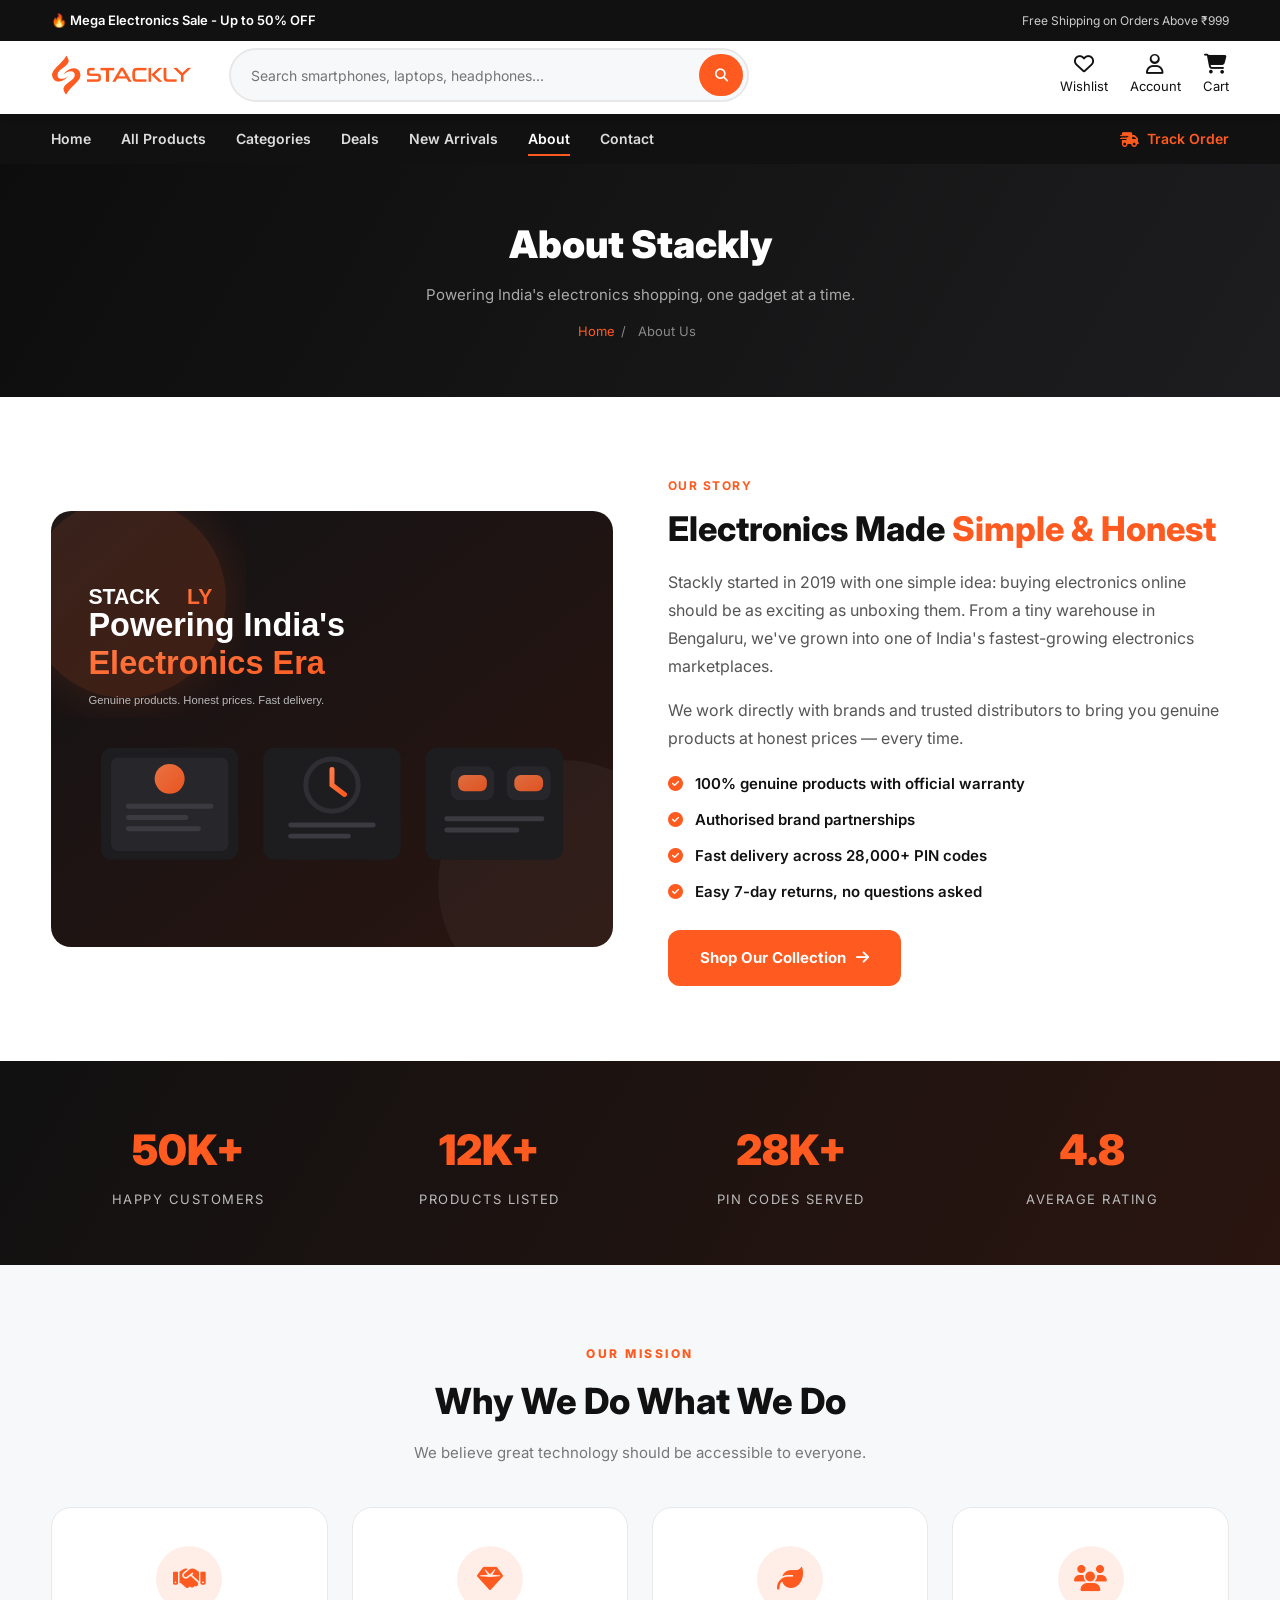
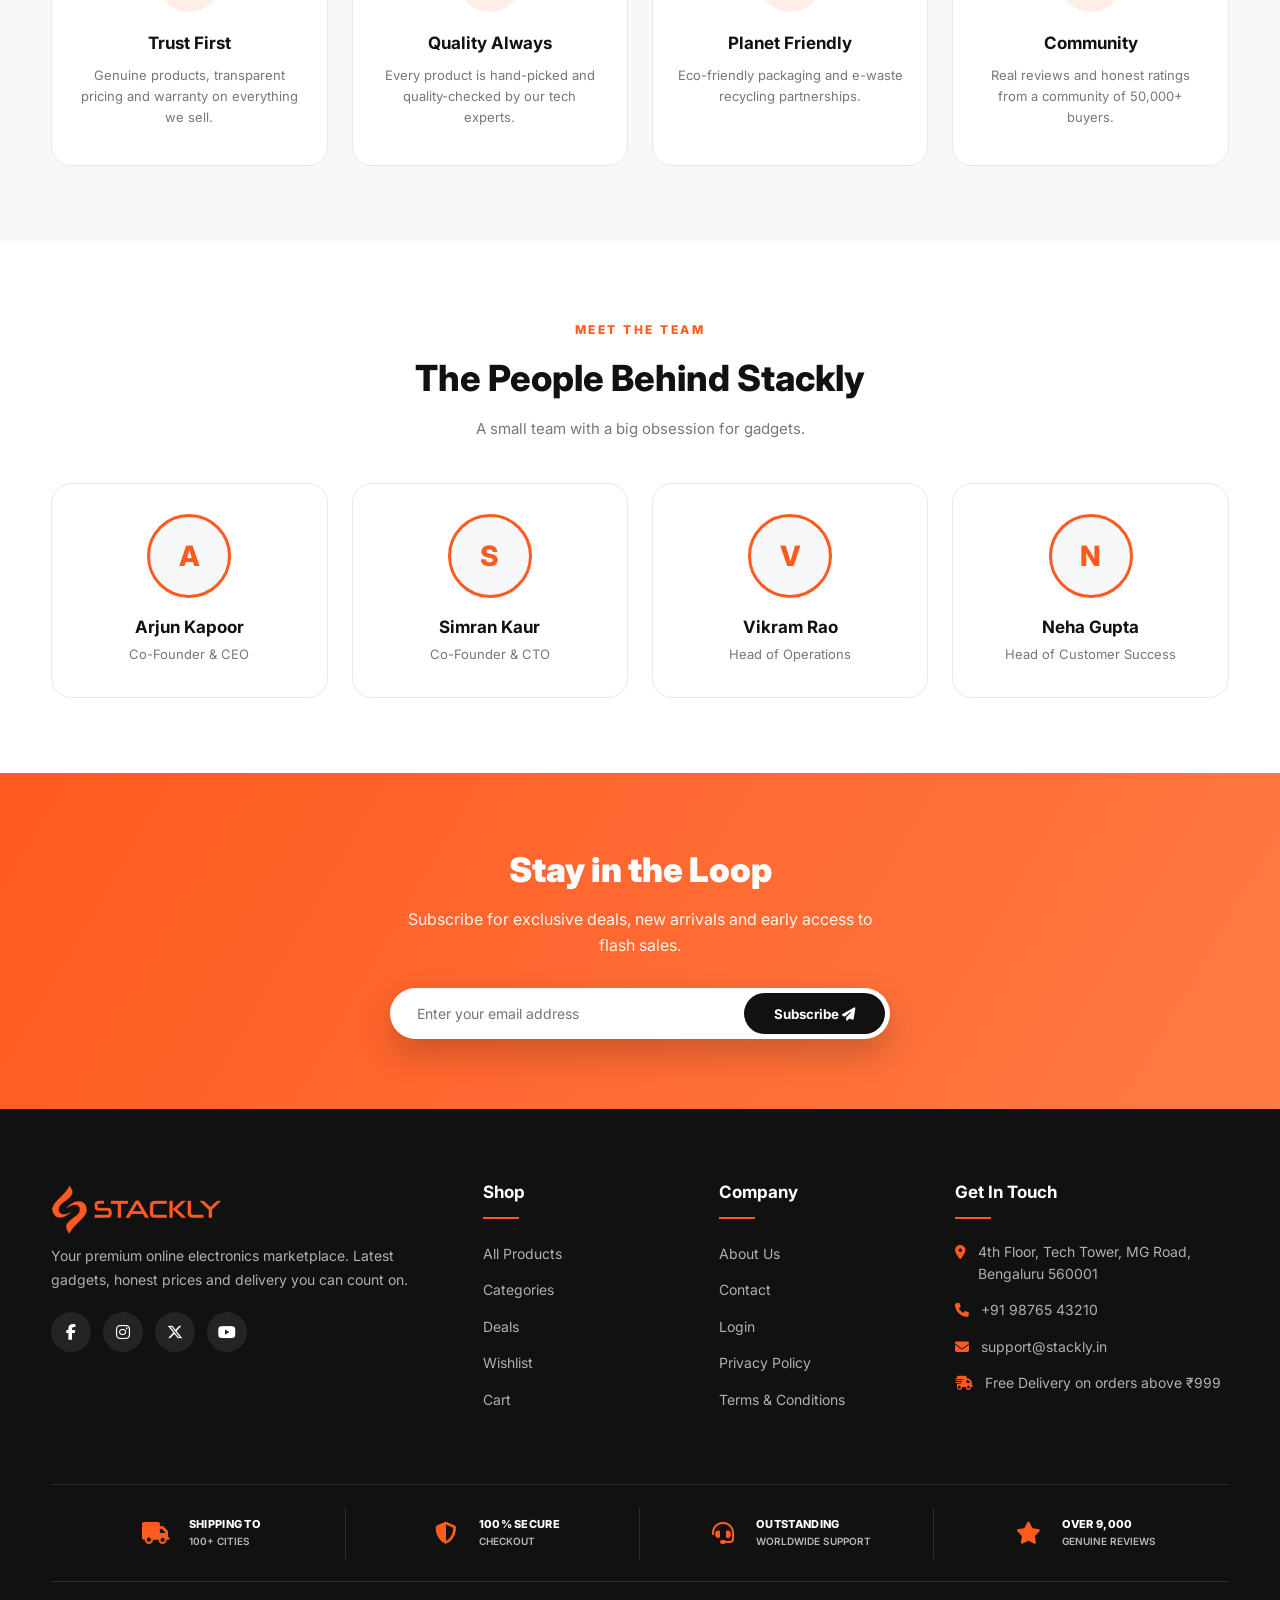
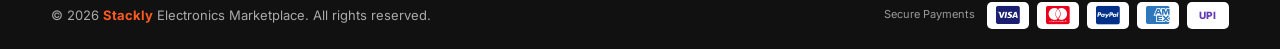
==== commit afbf4366: "second commit" ====
--- a/about.html
+++ b/about.html
@@ -213,12 +213,52 @@
             <li><i class="fas fa-map-marker-alt"></i> 4th Floor, Tech Tower, MG Road, Bengaluru 560001</li>
             <li><i class="fas fa-phone"></i> +91 98765 43210</li>
             <li><i class="fas fa-envelope"></i> support@stackly.in</li>
+            <li><i class="fas fa-truck-fast"></i> Free Delivery on orders above ₹999</li>
           </ul>
         </div>
       </div>
+      <div class="footer-features">
+        <div class="footer-feature">
+          <div class="footer-feature-icon"><i class="fas fa-truck"></i></div>
+          <div>
+            <strong>SHIPPING TO</strong>
+            <span>100+ CITIES</span>
+          </div>
+        </div>
+        <div class="footer-feature">
+          <div class="footer-feature-icon"><i class="fas fa-shield-halved"></i></div>
+          <div>
+            <strong>100% SECURE</strong>
+            <span>CHECKOUT</span>
+          </div>
+        </div>
+        <div class="footer-feature">
+          <div class="footer-feature-icon"><i class="fas fa-headset"></i></div>
+          <div>
+            <strong>OUTSTANDING</strong>
+            <span>WORLDWIDE SUPPORT</span>
+          </div>
+        </div>
+        <div class="footer-feature">
+          <div class="footer-feature-icon"><i class="fas fa-star"></i></div>
+          <div>
+            <strong>OVER 9,000</strong>
+            <span>GENUINE REVIEWS</span>
+          </div>
+        </div>
+      </div>
       <div class="footer-bottom">
-        <span>© 2026 <b>Stackly</b> Electronics Marketplace. All rights reserved.</span>
-        <span><i class="fab fa-cc-visa"></i> &nbsp; <i class="fab fa-cc-mastercard"></i> &nbsp; <i class="fab fa-cc-upi"></i> &nbsp; <i class="fab fa-cc-paypal"></i></span>
+        <div class="footer-copy">© 2026 <b>Stackly</b> Electronics Marketplace. All rights reserved.</div>
+        <div class="footer-payments">
+          <span class="payment-label">Secure Payments</span>
+          <div class="payment-icons">
+            <i class="fab fa-cc-visa"></i>
+            <i class="fab fa-cc-mastercard"></i>
+            <i class="fab fa-cc-paypal"></i>
+            <i class="fab fa-cc-amex"></i>
+            <span class="payment-upi">UPI</span>
+          </div>
+        </div>
       </div>
     </div>
   </footer>
--- a/css/style.css
+++ b/css/style.css
@@ -1649,19 +1649,139 @@
   transform: translateY(-4px);
 }
 
+/* =========================================================
+   STACKLY FOOTER TRUST FEATURES
+========================================================= */
+
+.footer-features {
+  width: 100%;
+  display: grid;
+  grid-template-columns: repeat(4, 1fr);
+  border-top: 1px solid rgba(255, 255, 255, 0.12);
+  border-bottom: 1px solid rgba(255, 255, 255, 0.12);
+  padding: 22px 0;
+  margin-top: 10px;
+}
+
+.footer-feature {
+  display: flex;
+  align-items: center;
+  justify-content: center;
+  gap: 12px;
+  padding: 5px 18px;
+  border-right: 1px solid rgba(255, 255, 255, 0.12);
+}
+
+.footer-feature:last-child {
+  border-right: none;
+}
+
+.footer-feature-icon {
+  width: 42px;
+  height: 42px;
+  flex-shrink: 0;
+  display: flex;
+  align-items: center;
+  justify-content: center;
+  border-radius: 50%;
+  color: var(--primary);
+  font-size: 22px;
+}
+
+.footer-feature strong {
+  display: block;
+  color: #ffffff;
+  font-size: 11px;
+  font-weight: 800;
+  letter-spacing: 0.3px;
+  line-height: 1.4;
+}
+
+.footer-feature span {
+  display: block;
+  color: #b8b8b8;
+  font-size: 10px;
+  font-weight: 600;
+  margin-top: 2px;
+  line-height: 1.4;
+}
+
 .footer-bottom {
-  border-top: 1px solid rgba(255, 255, 255, 0.08);
   padding: 20px 0;
   display: flex;
   align-items: center;
   justify-content: space-between;
-  gap: 12px;
+  gap: 20px;
   flex-wrap: wrap;
   font-size: 13px;
 }
 
-.footer-bottom span b {
-  color: var(--primary);
+.footer-copy {
+  font-size: 13px;
+  color: #aaa;
+}
+
+.footer-copy b {
+  color: var(--primary);
+}
+
+.footer-payments {
+  display: flex;
+  align-items: center;
+  gap: 12px;
+}
+
+.payment-label {
+  font-size: 11px;
+  color: #999;
+  white-space: nowrap;
+}
+
+.payment-icons {
+  display: flex;
+  align-items: center;
+  gap: 8px;
+}
+
+.payment-icons i {
+  width: 42px;
+  height: 27px;
+  display: flex;
+  align-items: center;
+  justify-content: center;
+  background: #ffffff;
+  border-radius: 5px;
+  color: #222;
+  font-size: 21px;
+}
+
+.payment-icons .fa-cc-visa {
+  color: #1a1f71;
+}
+
+.payment-icons .fa-cc-mastercard {
+  color: #eb001b;
+}
+
+.payment-icons .fa-cc-paypal {
+  color: #003087;
+}
+
+.payment-icons .fa-cc-amex {
+  color: #2e77bc;
+}
+
+.payment-upi {
+  width: 42px;
+  height: 27px;
+  display: flex;
+  align-items: center;
+  justify-content: center;
+  background: #ffffff;
+  border-radius: 5px;
+  color: #673ab7;
+  font-size: 10px;
+  font-weight: 800;
 }
 
 /* =========================================================
@@ -2595,13 +2715,179 @@
 ========================================================= */
 
 .auth-wrap {
-  max-width: 460px;
+  max-width: 980px;
   margin: auto;
   background: var(--white);
   border: 1px solid var(--border);
   border-radius: var(--radius);
+  box-shadow: var(--shadow-sm);
+  display: grid;
+  grid-template-columns: 5fr 6fr;
+  overflow: hidden;
+}
+
+.auth-side {
+  background: linear-gradient(160deg, #ff8a4d 0%, var(--primary) 45%, var(--primary-dark) 100%);
+  color: var(--white);
+  padding: 38px 34px;
+  display: flex;
+  flex-direction: column;
+  gap: 5px;
+  position: relative;
+  overflow: hidden;
+}
+
+.auth-side::after {
+  content: "";
+  position: absolute;
+  right: -70px;
+  bottom: -70px;
+  width: 230px;
+  height: 230px;
+  border-radius: 50%;
+  background: rgba(255, 255, 255, 0.12);
+}
+
+.auth-side .logo {
+  display: flex;
+  align-items: center;
+  justify-content: center;
+  height: 115px;
+  margin: 0;
+  padding: 0;
+}
+
+.auth-side .logo img {
+  width: 125px;
+  height: 125px;
+  object-fit: contain;
+  filter: brightness(0) invert(1) drop-shadow(0 4px 10px rgba(0, 0, 0, 0.2));
+}
+
+.auth-side-body {
+  position: relative;
+  z-index: 1;
+  margin-top: -5px;
+  padding: 0;
+}
+
+.auth-side-body h3 {
+  font-size: 26px;
+  font-weight: 800;
+  line-height: 1.2;
+  margin: 0 0 6px;
+}
+
+.auth-side-body h3 span {
+  color: #ffe0d0;
+}
+
+.auth-side-body p {
+  font-size: 14px;
+  opacity: 0.92;
+  margin: 0 0 18px;
+}
+
+.auth-side-img {
+  width: 100%;
+  max-height: 240px;
+  object-fit: cover;
+  border-radius: 16px;
+  box-shadow: 0 18px 40px rgba(0, 0, 0, 0.25);
+}
+
+.auth-benefits {
+  display: grid;
+  grid-template-columns: repeat(3, 1fr);
+  gap: 8px;
+  margin-top: 4px;
+  position: relative;
+  z-index: 2;
+}
+
+.benefit-item {
+  min-height: 92px;
+  padding: 12px 8px;
+  border: 1px solid rgba(255, 255, 255, 0.28);
+  border-radius: 12px;
+  background: rgba(255, 255, 255, 0.1);
+  display: flex;
+  flex-direction: column;
+  align-items: center;
+  justify-content: center;
+  text-align: center;
+  backdrop-filter: blur(5px);
+}
+
+.benefit-icon {
+  width: 32px;
+  height: 32px;
+  margin-bottom: 6px;
+  border-radius: 50%;
+  background: #fff;
+  color: var(--primary);
+  display: flex;
+  align-items: center;
+  justify-content: center;
+  font-size: 14px;
+}
+
+.benefit-item strong {
+  display: block;
+  font-size: 11px;
+  font-weight: 800;
+  line-height: 1.2;
+  color: #fff;
+}
+
+.benefit-item span {
+  display: block;
+  margin-top: 3px;
+  font-size: 9px;
+  line-height: 1.3;
+  color: rgba(255, 255, 255, 0.88);
+}
+
+.member-banner {
+  margin-top: 8px;
+  padding: 11px 14px;
+  display: flex;
+  align-items: center;
+  gap: 10px;
+  border-radius: 12px;
+  background: rgba(255, 255, 255, 0.12);
+  border: 1px solid rgba(255, 255, 255, 0.18);
+  position: relative;
+  z-index: 2;
+}
+
+.member-banner > i {
+  width: 30px;
+  height: 30px;
+  flex-shrink: 0;
+  display: flex;
+  align-items: center;
+  justify-content: center;
+  border-radius: 50%;
+  background: #fff;
+  color: var(--primary);
+}
+
+.member-banner strong {
+  display: block;
+  color: #fff;
+  font-size: 12px;
+}
+
+.member-banner span {
+  display: block;
+  color: rgba(255, 255, 255, 0.88);
+  font-size: 10px;
+  margin-top: 2px;
+}
+
+.auth-main {
   padding: 40px;
-  box-shadow: var(--shadow-sm);
 }
 
 .auth-wrap h2 {
--- a/css/responsive.css
+++ b/css/responsive.css
@@ -555,6 +555,27 @@
     text-align: center;
   }
 
+  .footer-features {
+    grid-template-columns: 1fr 1fr;
+    padding: 15px 0;
+  }
+
+  .footer-feature {
+    justify-content: flex-start;
+    padding: 12px;
+    border-right: none;
+    border-bottom: 1px solid rgba(255, 255, 255, 0.1);
+  }
+
+  .footer-feature:nth-child(odd) {
+    border-right: 1px solid rgba(255, 255, 255, 0.1);
+  }
+
+  .footer-feature:nth-child(3),
+  .footer-feature:nth-child(4) {
+    border-bottom: none;
+  }
+
   /* ================= INNER PAGES ================= */
   .page-header h1 {
     font-size: 30px;
@@ -643,7 +664,7 @@
     grid-template-columns: 1fr;
   }
 
-  .auth-wrap {
+  .auth-main {
     padding: 28px 22px;
   }
 }
@@ -1058,6 +1079,31 @@
   .footer-bottom {
     flex-direction: column;
     text-align: center;
+    gap: 15px;
+  }
+
+  .footer-features {
+    grid-template-columns: 1fr;
+  }
+
+  .footer-feature {
+    border-right: none;
+    border-bottom: 1px solid rgba(255, 255, 255, 0.1);
+    justify-content: center;
+  }
+
+  .footer-feature:last-child {
+    border-bottom: none;
+  }
+
+  .footer-payments {
+    flex-direction: column;
+    gap: 8px;
+  }
+
+  .payment-icons {
+    flex-wrap: wrap;
+    justify-content: center;
   }
 
   /* ================= PAGE HEADER ================= */
@@ -1172,8 +1218,11 @@
   }
 
   .checkout-form,
-  .contact-form,
-  .auth-wrap {
+  .contact-form {
+    padding: 22px 18px;
+  }
+
+  .auth-main {
     padding: 22px 18px;
   }
 
@@ -1362,6 +1411,28 @@
         margin: 55px auto 0;
     }
 
+    .auth-wrap {
+        max-width: 520px;
+        grid-template-columns: 1fr;
+    }
+
+    .auth-side {
+        padding: 26px 24px;
+        gap: 18px;
+    }
+
+    .auth-side-body h3 {
+        font-size: 22px;
+    }
+
+    .auth-side-img {
+        display: none;
+    }
+
+    .auth-benefits {
+        margin-top: 0;
+    }
+
 }
 
 
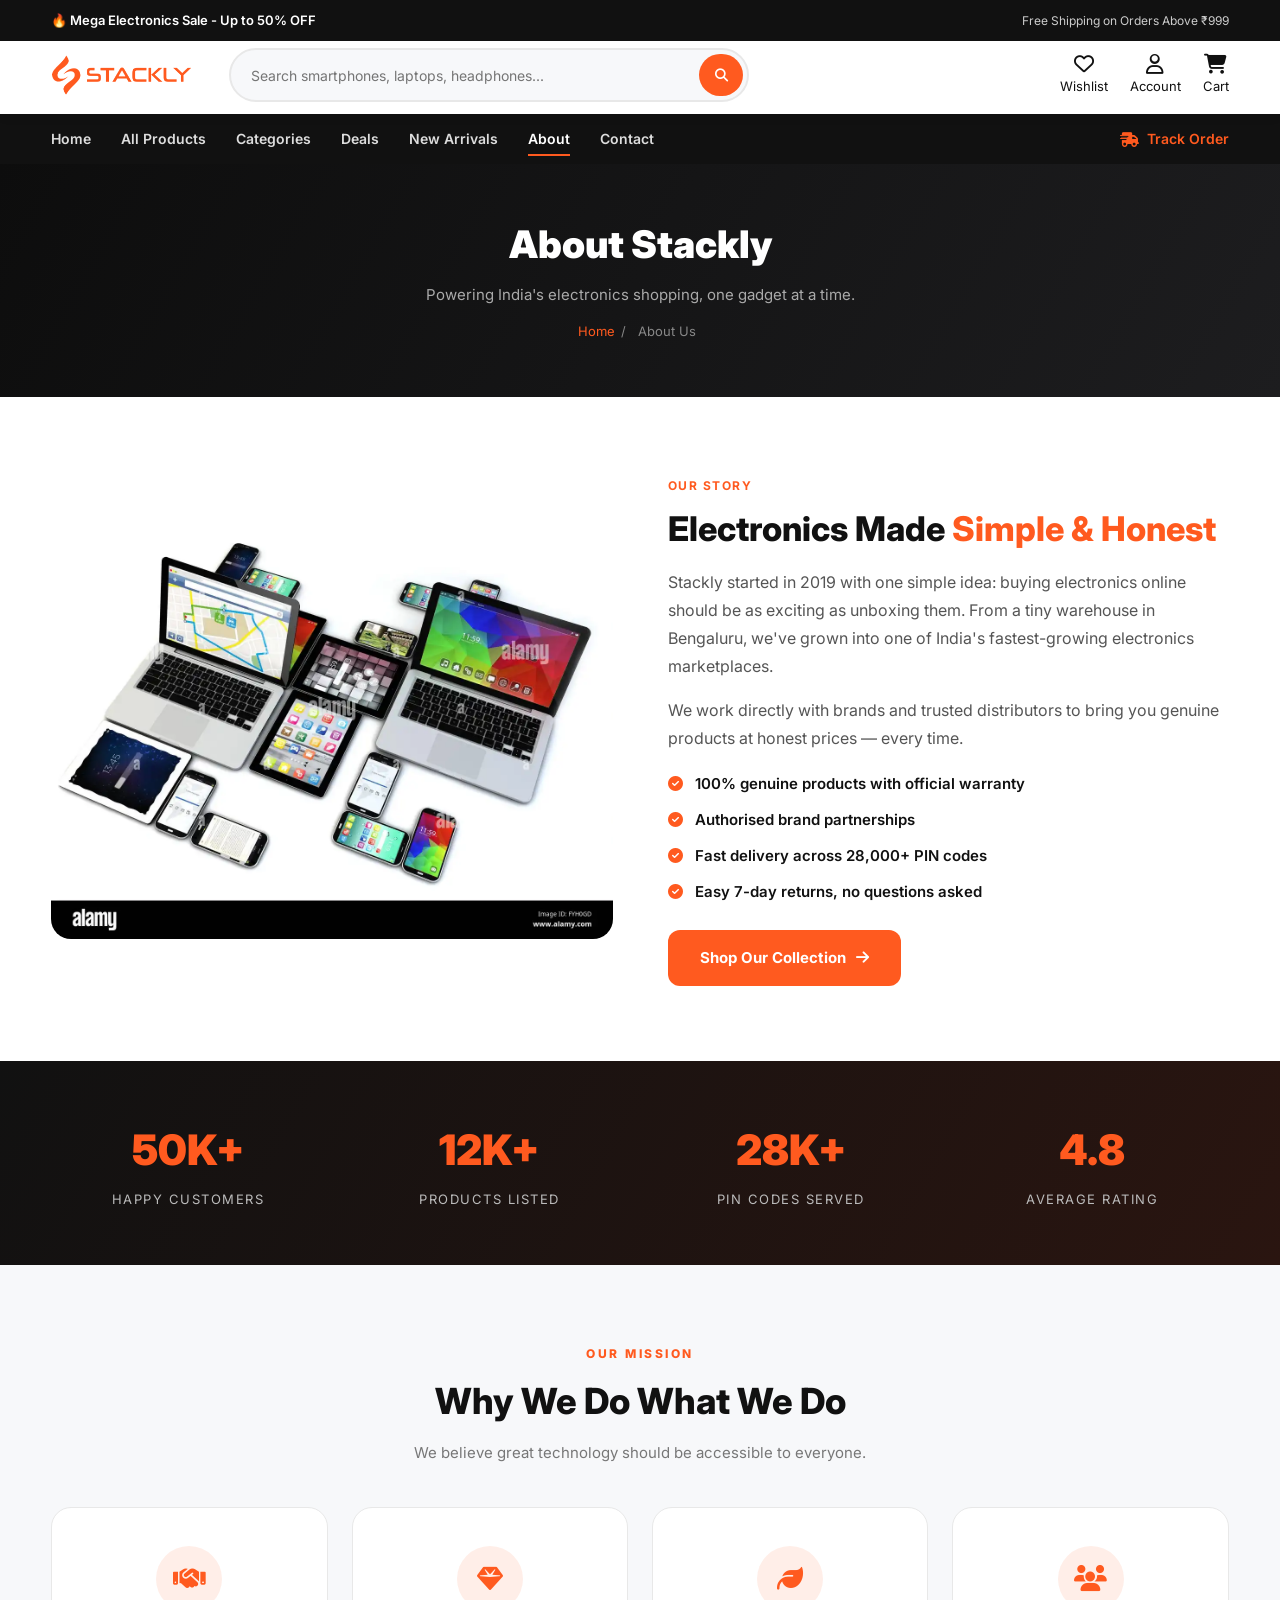
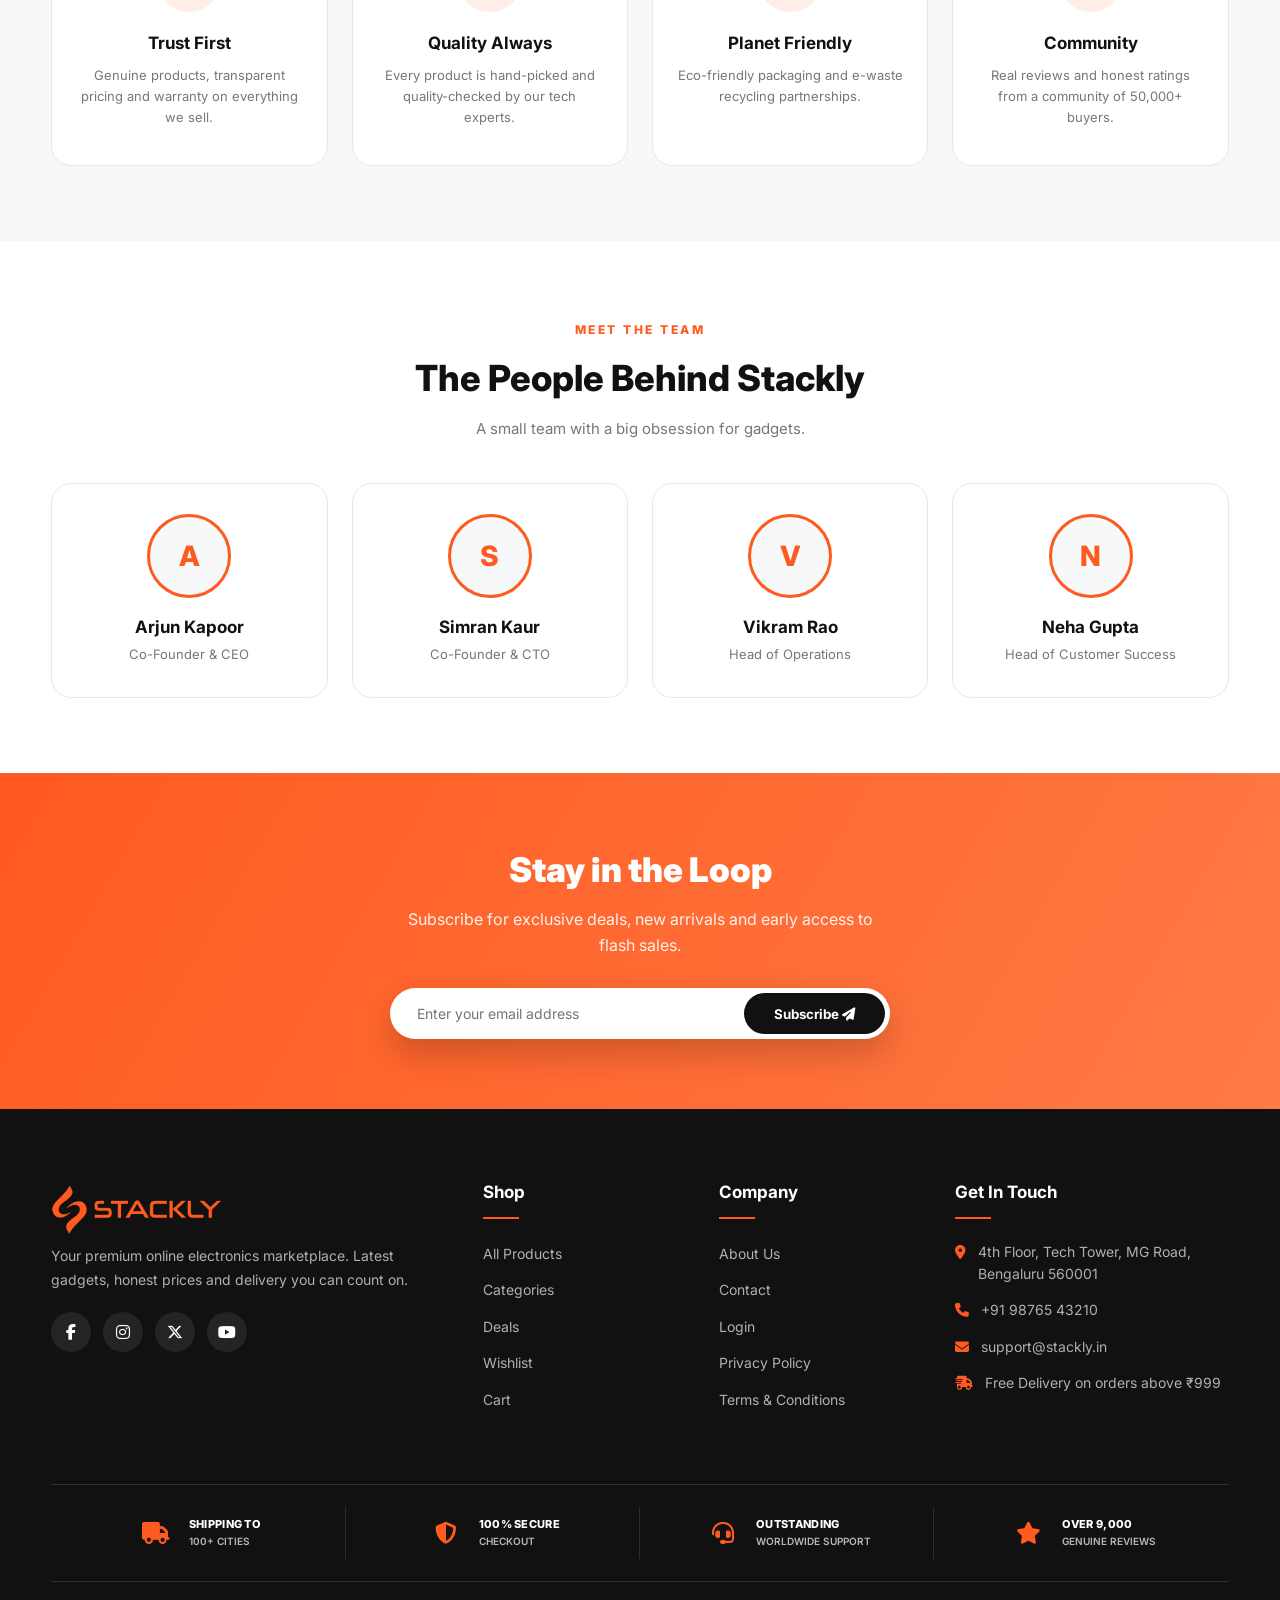
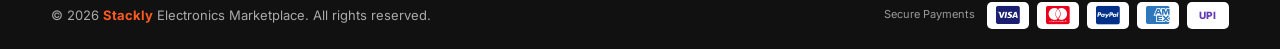
==== commit 158d7ccc: "completed bugs" ====
--- a/about.html
+++ b/about.html
@@ -67,7 +67,7 @@
   <section class="section">
     <div class="container about-story">
       <div class="about-image">
-        <img src="images/banners/about-banner.svg" alt="About Stackly">
+        <img src="images/banners/about-banne.webp" alt="About Stackly">
       </div>
       <div class="about-content">
         <span class="product-category" style="color: var(--primary);">OUR STORY</span>
--- a/css/style.css
+++ b/css/style.css
@@ -3455,13 +3455,11 @@
   height: 50px;
   padding: 0 16px;
   font-size: 14px;
+  font-weight: 600;
   border-radius: 12px;
   display: inline-flex;
   align-items: center;
   justify-content: center;
   gap: 8px;
-}
-
-.cart-empty .btn i {
-  font-size: 18px;
-}
+  text-decoration: none;
+}
--- a/css/responsive.css
+++ b/css/responsive.css
@@ -1624,3 +1624,1684 @@
     }
 
 }
+
+/* =========================================================
+   STACKLY - FINAL MOBILE RESPONSIVE FIX
+   Header + Mobile Menu + Hero Slider
+========================================================= */
+
+@media (max-width: 767px) {
+
+  /* ---------- GLOBAL ---------- */
+
+  html,
+  body {
+    width: 100%;
+    max-width: 100%;
+    overflow-x: hidden;
+  }
+
+  * {
+    box-sizing: border-box;
+  }
+
+  /* ---------- TOP PROMO BAR ---------- */
+
+  .top-bar {
+    position: fixed !important;
+    top: 0 !important;
+    left: 0 !important;
+    right: 0 !important;
+    width: 100% !important;
+    height: 36px !important;
+    padding: 7px 10px !important;
+    z-index: 3000 !important;
+    display: flex;
+    align-items: center;
+    justify-content: center;
+  }
+
+  .top-bar .container {
+    width: 100% !important;
+    max-width: 100% !important;
+    padding: 0 !important;
+    display: flex;
+    justify-content: center;
+  }
+
+  .top-bar p {
+    font-size: 11px !important;
+    line-height: 1.2 !important;
+    white-space: nowrap;
+    overflow: hidden;
+    text-overflow: ellipsis;
+  }
+
+  /* ---------- MAIN HEADER ---------- */
+
+  .navbar {
+    position: fixed !important;
+    top: 36px !important;
+    left: 0 !important;
+    right: 0 !important;
+
+    width: 100% !important;
+    height: 64px !important;
+
+    z-index: 2999 !important;
+    background: #fff !important;
+  }
+
+  .nav-container {
+    width: 92% !important;
+    max-width: 100% !important;
+    height: 64px !important;
+    margin: auto !important;
+
+    display: flex !important;
+    align-items: center !important;
+    gap: 8px !important;
+  }
+
+  /* ---------- LOGO ---------- */
+
+  .navbar .logo {
+    flex: 0 0 auto !important;
+    width: auto !important;
+    max-width: 115px !important;
+    height: 50px !important;
+
+    display: flex !important;
+    align-items: center !important;
+  }
+
+  .navbar .logo img {
+    width: 105px !important;
+    height: 48px !important;
+    max-width: 105px !important;
+    object-fit: contain !important;
+  }
+
+  .navbar .logo .logo-text {
+    font-size: 17px !important;
+    white-space: nowrap !important;
+  }
+
+  /* ---------- SEARCH ---------- */
+
+  .search-box {
+    display: none !important;
+  }
+
+  /* ---------- RIGHT ICONS ---------- */
+
+  .nav-actions {
+    margin-left: auto !important;
+    margin-right: 4px !important;
+
+    display: flex !important;
+    align-items: center !important;
+    justify-content: flex-end !important;
+
+    gap: 10px !important;
+    flex-shrink: 0 !important;
+  }
+
+  .nav-actions a {
+    display: flex !important;
+    align-items: center !important;
+    justify-content: center !important;
+
+    width: 30px !important;
+    height: 40px !important;
+
+    font-size: 18px !important;
+  }
+
+  .nav-actions a span {
+    display: none !important;
+  }
+
+  .nav-actions a i {
+    font-size: 20px !important;
+  }
+
+  /* ---------- MOBILE MENU BUTTON ---------- */
+
+  .menu-toggle {
+    display: flex !important;
+
+    width: 36px !important;
+    height: 36px !important;
+
+    padding: 0 !important;
+    margin: 0 !important;
+
+    align-items: center !important;
+    justify-content: center !important;
+
+    border: 0 !important;
+    background: transparent !important;
+
+    color: #111 !important;
+    font-size: 21px !important;
+
+    flex-shrink: 0 !important;
+    z-index: 4000 !important;
+  }
+
+  /* =====================================================
+     MOBILE NAVIGATION
+  ===================================================== */
+
+  .main-nav {
+    position: fixed !important;
+
+    top: 100px !important;
+    left: 0 !important;
+    right: 0 !important;
+
+    width: 100% !important;
+
+    height: calc(100vh - 100px) !important;
+    max-height: calc(100vh - 100px) !important;
+
+    margin: 0 !important;
+    padding: 0 !important;
+
+    background: #fff !important;
+
+    z-index: 2500 !important;
+
+    display: none !important;
+
+    overflow-y: auto !important;
+    overflow-x: hidden !important;
+
+    box-shadow: 0 10px 30px rgba(0,0,0,.12) !important;
+  }
+
+  .main-nav.active {
+    display: block !important;
+  }
+
+  /* Menu inner container */
+
+  .main-nav .container {
+    width: 100% !important;
+    max-width: 100% !important;
+
+    min-height: auto !important;
+
+    margin: 0 !important;
+    padding: 12px 28px 35px !important;
+
+    display: flex !important;
+    flex-direction: column !important;
+
+    align-items: stretch !important;
+    justify-content: flex-start !important;
+
+    gap: 0 !important;
+
+    overflow: visible !important;
+  }
+
+  /* Menu links */
+
+  .main-nav a {
+    width: 100% !important;
+
+    display: flex !important;
+    align-items: center !important;
+    justify-content: center !important;
+
+    min-height: 58px !important;
+
+    padding: 15px 10px !important;
+
+    border-bottom: 1px solid #e8e8e8 !important;
+
+    color: #111 !important;
+
+    font-size: 17px !important;
+    font-weight: 600 !important;
+
+    text-align: center !important;
+
+    white-space: normal !important;
+  }
+
+  .main-nav a:hover,
+  .main-nav a.active {
+    color: #ff5a1f !important;
+  }
+
+  .main-nav a::after {
+    display: none !important;
+  }
+
+  /* Track Order */
+
+  .main-nav .track-order {
+    width: 100% !important;
+
+    margin: 0 !important;
+
+    justify-content: center !important;
+
+    color: #ff5a1f !important;
+
+    font-size: 17px !important;
+  }
+
+  /* ---------- BODY ---------- */
+
+  body {
+    padding-top: 100px !important;
+    margin: 0 !important;
+  }
+
+  /* =====================================================
+     HERO
+  ===================================================== */
+
+  .hero {
+    width: 100% !important;
+    min-height: auto !important;
+
+    padding: 45px 15px 55px !important;
+
+    display: flex !important;
+    flex-direction: column !important;
+
+    align-items: center !important;
+    justify-content: center !important;
+
+    overflow: hidden !important;
+  }
+
+  .hero-content {
+    width: 100% !important;
+    max-width: 100% !important;
+
+    margin: 0 auto !important;
+
+    text-align: center !important;
+  }
+
+  .hero h1 {
+    font-size: 32px !important;
+    line-height: 1.15 !important;
+  }
+
+  .hero p {
+    max-width: 100% !important;
+    font-size: 13px !important;
+    line-height: 1.6 !important;
+  }
+
+  .hero-buttons {
+    justify-content: center !important;
+    flex-wrap: wrap !important;
+  }
+
+  .hero-stats {
+    width: 100% !important;
+
+    display: flex !important;
+    justify-content: center !important;
+
+    gap: 20px !important;
+    margin-top: 35px !important;
+
+    flex-wrap: nowrap !important;
+  }
+
+  .hero-stats > div {
+    min-width: 0 !important;
+    flex: 1 !important;
+  }
+
+  .hero-stats h3 {
+    font-size: 23px !important;
+  }
+
+  .hero-stats p {
+    font-size: 8px !important;
+    letter-spacing: .7px !important;
+  }
+
+  /* =====================================================
+     HERO SLIDER
+  ===================================================== */
+
+  .hero-visual {
+    position: relative !important;
+
+    top: auto !important;
+    right: auto !important;
+    left: auto !important;
+
+    transform: none !important;
+
+    width: min(92vw, 390px) !important;
+    height: 330px !important;
+
+    margin: 35px auto 0 !important;
+
+    flex: 0 0 auto !important;
+
+    z-index: 1 !important;
+  }
+
+  .hero-slider {
+    position: relative !important;
+
+    width: 100% !important;
+    height: 100% !important;
+
+    overflow: hidden !important;
+
+    border-radius: 20px !important;
+  }
+
+  .hero-slide {
+    position: absolute !important;
+
+    inset: 0 !important;
+
+    width: 100% !important;
+    height: 100% !important;
+
+    display: flex !important;
+    align-items: center !important;
+    justify-content: center !important;
+
+    padding: 55px 15px 65px !important;
+  }
+
+  .hero-slide img {
+    width: 88% !important;
+    height: 82% !important;
+
+    max-width: 100% !important;
+    max-height: 100% !important;
+
+    object-fit: contain !important;
+    object-position: center !important;
+
+    margin: auto !important;
+  }
+
+  /* Slider top labels */
+
+  .hero-card-top {
+    position: absolute !important;
+
+    top: 12px !important;
+    left: 12px !important;
+    right: 12px !important;
+
+    z-index: 20 !important;
+  }
+
+  .hero-card-top span {
+    font-size: 7px !important;
+    padding: 5px 7px !important;
+  }
+
+  /* Slider bottom content */
+
+  .hero-card-bottom {
+    left: 12px !important;
+    right: 12px !important;
+    bottom: 28px !important;
+
+    z-index: 20 !important;
+  }
+
+  /* Slider dots */
+
+  .hero-dots {
+    bottom: 8px !important;
+    z-index: 30 !important;
+  }
+
+  /* =====================================================
+     ALL INNER PAGES
+  ===================================================== */
+
+  .page-header {
+    width: 100% !important;
+    overflow: hidden !important;
+  }
+
+  .shop-layout,
+  .product-detail,
+  .cart-layout,
+  .checkout-layout,
+  .about-story,
+  .contact-grid,
+  .auth-wrap {
+    width: 100% !important;
+    max-width: 100% !important;
+
+    grid-template-columns: 1fr !important;
+  }
+
+  .shop-sidebar,
+  .cart-summary,
+  .cart-summary.order-summary,
+  .detail-gallery {
+    position: static !important;
+  }
+
+  .detail-main-image {
+    width: 100% !important;
+    max-width: 100% !important;
+    height: 320px !important;
+  }
+
+  /* Prevent long text from creating horizontal overflow */
+
+  h1,
+  h2,
+  h3,
+  h4,
+  p,
+  a,
+  span,
+  button,
+  input,
+  textarea,
+  select {
+    max-width: 100%;
+  }
+
+  img {
+    max-width: 100%;
+  }
+}
+
+
+/* =========================================================
+   EXTRA SMALL PHONES
+========================================================= */
+
+@media (max-width: 380px) {
+
+  .nav-container {
+    width: 94% !important;
+    gap: 5px !important;
+  }
+
+  .navbar .logo img {
+    width: 92px !important;
+    height: 45px !important;
+  }
+
+  .nav-actions {
+    gap: 6px !important;
+    margin-right: 2px !important;
+  }
+
+  .nav-actions a {
+    width: 27px !important;
+  }
+
+  .nav-actions a i {
+    font-size: 18px !important;
+  }
+
+  .menu-toggle {
+    width: 32px !important;
+  }
+
+  .main-nav .container {
+    padding-left: 20px !important;
+    padding-right: 20px !important;
+  }
+
+  .main-nav a {
+    min-height: 54px !important;
+    font-size: 16px !important;
+  }
+
+  .hero {
+    padding-left: 12px !important;
+    padding-right: 12px !important;
+  }
+
+  .hero h1 {
+    font-size: 29px !important;
+  }
+
+  .hero-stats {
+    gap: 10px !important;
+  }
+
+  .hero-stats h3 {
+    font-size: 21px !important;
+  }
+
+  .hero-stats p {
+    font-size: 7px !important;
+  }
+
+  .hero-visual {
+    width: 94vw !important;
+    height: 300px !important;
+    margin-top: 30px !important;
+  }
+
+  .hero-slide img {
+    width: 84% !important;
+    height: 78% !important;
+  }
+}
+
+/* =========================================================
+   MOBILE MENU - PERFECT EVEN ALIGNMENT
+========================================================= */
+
+@media (max-width: 767px) {
+
+    .main-nav {
+        width: 100% !important;
+        margin: 0 !important;
+        padding: 0 !important;
+        background: #fff !important;
+    }
+
+    .main-nav .container {
+        width: 100% !important;
+        max-width: 100% !important;
+
+        margin: 0 !important;
+        padding: 0 28px !important;
+
+        display: flex !important;
+        flex-direction: column !important;
+
+        align-items: stretch !important;
+        justify-content: flex-start !important;
+
+        gap: 0 !important;
+    }
+
+    /* EVERY MENU ITEM SAME SIZE */
+    .main-nav .container > a {
+        width: 100% !important;
+        height: 72px !important;
+        min-height: 72px !important;
+
+        margin: 0 !important;
+        padding: 0 !important;
+
+        display: flex !important;
+        align-items: center !important;
+        justify-content: center !important;
+
+        text-align: center !important;
+
+        border-bottom: 1px solid #e5e5e5 !important;
+
+        color: #111 !important;
+
+        font-size: 19px !important;
+        font-weight: 500 !important;
+
+        line-height: 1 !important;
+
+        box-sizing: border-box !important;
+    }
+
+    /* ACTIVE HOME */
+    .main-nav .container > a.active {
+        color: #ff5a1f !important;
+        font-weight: 500 !important;
+    }
+
+    /* REMOVE UNDERLINE EFFECT */
+    .main-nav .container > a::after {
+        display: none !important;
+    }
+
+    /* TRACK ORDER - SAME HEIGHT AS EVERYTHING */
+    .main-nav .container > a.track-order {
+        width: 100% !important;
+        height: 72px !important;
+        min-height: 72px !important;
+
+        margin: 0 !important;
+        padding: 0 !important;
+
+        display: flex !important;
+
+        flex-direction: row !important;
+        align-items: center !important;
+        justify-content: center !important;
+
+        gap: 10px !important;
+
+        color: #ff5a1f !important;
+        font-size: 19px !important;
+
+        line-height: 1 !important;
+    }
+
+    .main-nav .track-order i {
+        width: 22px !important;
+        height: 22px !important;
+
+        display: flex !important;
+        align-items: center !important;
+        justify-content: center !important;
+
+        font-size: 18px !important;
+
+        margin: 0 !important;
+        padding: 0 !important;
+    }
+}
+
+
+/* =========================================================
+   SMALL MOBILE
+========================================================= */
+
+@media (max-width: 380px) {
+
+    .main-nav .container {
+        padding: 0 20px !important;
+    }
+
+    .main-nav .container > a,
+    .main-nav .container > a.track-order {
+        height: 64px !important;
+        min-height: 64px !important;
+
+        font-size: 17px !important;
+    }
+
+    .main-nav .track-order i {
+        font-size: 16px !important;
+    }
+}
+
+/* =========================================================
+   STACKLY HERO SLIDER
+   RIGHT -> LEFT SLIDE + LEFT CONTENT
+========================================================= */
+
+.hero-slider {
+    position: relative !important;
+    width: 100% !important;
+    height: 100% !important;
+    overflow: hidden !important;
+}
+
+/* Each slide */
+.hero-slide {
+    position: absolute !important;
+    inset: 0 !important;
+
+    width: 100% !important;
+    height: 100% !important;
+
+    display: flex !important;
+    flex-direction: column !important;
+
+    align-items: flex-start !important;
+    justify-content: center !important;
+
+    text-align: left !important;
+
+    padding: 60px 35px 70px !important;
+
+    box-sizing: border-box !important;
+
+    opacity: 0 !important;
+    visibility: hidden !important;
+
+    transform: translateX(100%) !important;
+
+    transition:
+        transform 0.7s cubic-bezier(.65,0,.35,1),
+        opacity 0.7s ease,
+        visibility 0.7s ease !important;
+}
+
+/* Current slide */
+.hero-slide.active {
+    opacity: 1 !important;
+    visibility: visible !important;
+
+    transform: translateX(0) !important;
+
+    z-index: 2 !important;
+}
+
+/* Previous slide moves OUT to left */
+.hero-slide.prev {
+    opacity: 0 !important;
+    visibility: hidden !important;
+
+    transform: translateX(-100%) !important;
+
+    z-index: 1 !important;
+}
+
+/* Image */
+.hero-slide img {
+    width: 100% !important;
+    height: 100% !important;
+
+    max-width: 100% !important;
+    max-height: 100% !important;
+
+    object-fit: contain !important;
+    object-position: left center !important;
+
+    display: block !important;
+
+    margin: 0 !important;
+}
+
+
+/* =========================================================
+   SLIDER TOP CONTENT
+========================================================= */
+
+.hero-card-top {
+    position: absolute !important;
+
+    top: 18px !important;
+    left: 22px !important;
+    right: 22px !important;
+
+    display: flex !important;
+    align-items: center !important;
+    justify-content: flex-start !important;
+
+    gap: 8px !important;
+
+    z-index: 10 !important;
+}
+
+
+/* =========================================================
+   SLIDER BOTTOM CONTENT
+========================================================= */
+
+.hero-card-bottom {
+    position: absolute !important;
+
+    left: 22px !important;
+    right: auto !important;
+    bottom: 38px !important;
+
+    display: flex !important;
+    flex-direction: column !important;
+
+    align-items: flex-start !important;
+    justify-content: flex-start !important;
+
+    gap: 8px !important;
+
+    z-index: 10 !important;
+}
+
+
+/* =========================================================
+   DOTS
+========================================================= */
+
+.hero-dots {
+    position: absolute !important;
+
+    left: 22px !important;
+    bottom: 14px !important;
+
+    transform: none !important;
+
+    display: flex !important;
+    align-items: center !important;
+
+    gap: 7px !important;
+
+    z-index: 20 !important;
+}
+
+
+/* =========================================================
+   MOBILE SLIDER
+========================================================= */
+
+@media (max-width: 767px) {
+
+    .hero-visual {
+        width: min(92vw, 390px) !important;
+        height: 330px !important;
+
+        margin: 35px auto 0 !important;
+
+        position: relative !important;
+        right: auto !important;
+        top: auto !important;
+
+        transform: none !important;
+
+        overflow: hidden !important;
+    }
+
+    .hero-slider {
+        width: 100% !important;
+        height: 100% !important;
+
+        overflow: hidden !important;
+    }
+
+    .hero-slide {
+        padding: 55px 18px 55px !important;
+
+        align-items: flex-start !important;
+        justify-content: center !important;
+
+        text-align: left !important;
+    }
+
+    .hero-slide img {
+        width: 100% !important;
+        height: 100% !important;
+
+        object-fit: contain !important;
+        object-position: left center !important;
+
+        margin: 0 !important;
+    }
+
+    .hero-card-top {
+        top: 12px !important;
+        left: 15px !important;
+        right: 15px !important;
+
+        justify-content: flex-start !important;
+        gap: 6px !important;
+    }
+
+    .hero-card-bottom {
+        left: 15px !important;
+        right: auto !important;
+        bottom: 30px !important;
+
+        align-items: flex-start !important;
+    }
+
+    .hero-dots {
+        left: 15px !important;
+        bottom: 10px !important;
+
+        transform: none !important;
+    }
+}
+
+
+/* SMALL MOBILE */
+
+@media (max-width: 380px) {
+
+    .hero-visual {
+        width: 94vw !important;
+        height: 300px !important;
+    }
+
+    .hero-slide {
+        padding-left: 14px !important;
+        padding-right: 14px !important;
+    }
+
+    .hero-card-top {
+        left: 12px !important;
+    }
+
+    .hero-card-bottom {
+        left: 12px !important;
+    }
+
+    .hero-dots {
+        left: 12px !important;
+    }
+}
+
+/* =========================================================
+   MOBILE MENU - SMALL LEFT ALIGNED TEXT
+========================================================= */
+
+@media (max-width: 767px) {
+
+    .main-nav .container {
+        width: 100% !important;
+        padding: 0 30px !important;
+
+        display: flex !important;
+        flex-direction: column !important;
+        align-items: stretch !important;
+    }
+
+    /* All menu links */
+    .main-nav .container > a {
+        width: 100% !important;
+
+        height: 60px !important;
+        min-height: 60px !important;
+
+        margin: 0 !important;
+        padding: 0 15px !important;
+
+        display: flex !important;
+        align-items: center !important;
+        justify-content: flex-start !important;
+
+        text-align: left !important;
+
+        font-size: 16px !important;
+        font-weight: 500 !important;
+
+        line-height: 1 !important;
+
+        border-bottom: 1px solid #e5e5e5 !important;
+
+        box-sizing: border-box !important;
+    }
+
+    /* Active Home */
+    .main-nav .container > a.active {
+        color: #ff5a1f !important;
+        text-align: left !important;
+    }
+
+    /* Remove underline */
+    .main-nav .container > a::after {
+        display: none !important;
+    }
+
+    /* Track Order */
+    .main-nav .container > a.track-order {
+        width: 100% !important;
+        height: 60px !important;
+        min-height: 60px !important;
+
+        padding: 0 15px !important;
+
+        display: flex !important;
+        align-items: center !important;
+        justify-content: flex-start !important;
+
+        gap: 8px !important;
+
+        text-align: left !important;
+
+        font-size: 16px !important;
+        color: #ff5a1f !important;
+    }
+
+    .main-nav .container > a.track-order i {
+        position: static !important;
+
+        width: 18px !important;
+        height: 18px !important;
+
+        margin: 0 !important;
+        padding: 0 !important;
+
+        transform: none !important;
+
+        display: flex !important;
+        align-items: center !important;
+        justify-content: center !important;
+
+        font-size: 15px !important;
+    }
+}
+
+
+/* Small phones */
+@media (max-width: 380px) {
+
+    .main-nav .container {
+        padding: 0 22px !important;
+    }
+
+    .main-nav .container > a,
+    .main-nav .container > a.track-order {
+        height: 55px !important;
+        min-height: 55px !important;
+
+        padding: 0 12px !important;
+
+        font-size: 15px !important;
+    }
+
+    .main-nav .container > a.track-order i {
+        font-size: 14px !important;
+    }
+}
+
+/* =========================================================
+   STACKLY FINAL MOBILE FIX
+   ALL PAGES - NO OVERLAPPING
+========================================================= */
+
+@media (max-width: 767px) {
+
+    /* ---------- GLOBAL ---------- */
+
+    html,
+    body {
+        width: 100%;
+        max-width: 100%;
+        margin: 0;
+        padding: 0;
+        overflow-x: hidden !important;
+    }
+
+    *,
+    *::before,
+    *::after {
+        box-sizing: border-box;
+    }
+
+    img {
+        max-width: 100%;
+        height: auto;
+    }
+
+    /* ---------- FIX FIXED HEADER SPACE ---------- */
+
+    body {
+        padding-top: 100px !important;
+    }
+
+    /* ---------- TOP SALE BAR ---------- */
+
+    .top-bar {
+        position: fixed !important;
+        top: 0 !important;
+        left: 0 !important;
+        width: 100% !important;
+        height: 36px !important;
+
+        z-index: 5000 !important;
+
+        display: flex !important;
+        align-items: center !important;
+        justify-content: center !important;
+
+        padding: 0 10px !important;
+    }
+
+    /* ---------- NAVBAR ---------- */
+
+    .navbar {
+        position: fixed !important;
+        top: 36px !important;
+        left: 0 !important;
+
+        width: 100% !important;
+        height: 64px !important;
+
+        z-index: 4999 !important;
+
+        background: #fff !important;
+    }
+
+    .nav-container {
+        width: 92% !important;
+        height: 64px !important;
+
+        margin: auto !important;
+
+        display: flex !important;
+        align-items: center !important;
+
+        gap: 7px !important;
+    }
+
+    /* Logo */
+
+    .navbar .logo {
+        flex: 0 0 auto !important;
+        margin: 0 !important;
+    }
+
+    .navbar .logo img {
+        width: 105px !important;
+        height: 48px !important;
+        object-fit: contain !important;
+    }
+
+    /* Right icons */
+
+    .nav-actions {
+        margin-left: auto !important;
+        margin-right: 3px !important;
+
+        display: flex !important;
+        align-items: center !important;
+
+        gap: 8px !important;
+    }
+
+    .nav-actions a {
+        width: 30px !important;
+        height: 40px !important;
+
+        display: flex !important;
+        align-items: center !important;
+        justify-content: center !important;
+
+        font-size: 19px !important;
+    }
+
+    .nav-actions a span {
+        display: none !important;
+    }
+
+    /* Menu button */
+
+    .menu-toggle {
+        width: 34px !important;
+        height: 38px !important;
+
+        display: flex !important;
+        align-items: center !important;
+        justify-content: center !important;
+
+        margin: 0 !important;
+        padding: 0 !important;
+
+        border: 0 !important;
+        background: transparent !important;
+
+        font-size: 21px !important;
+    }
+
+
+    /* =====================================================
+       MOBILE MENU
+    ===================================================== */
+
+    .main-nav {
+        position: fixed !important;
+
+        top: 100px !important;
+        left: 0 !important;
+
+        width: 100% !important;
+        height: calc(100vh - 100px) !important;
+
+        margin: 0 !important;
+        padding: 0 !important;
+
+        background: #fff !important;
+
+        z-index: 4998 !important;
+
+        display: none !important;
+
+        overflow-x: hidden !important;
+        overflow-y: auto !important;
+    }
+
+    .main-nav.active {
+        display: block !important;
+    }
+
+    .main-nav .container {
+        width: 100% !important;
+        max-width: 100% !important;
+
+        padding: 0 28px !important;
+        margin: 0 !important;
+
+        display: flex !important;
+        flex-direction: column !important;
+
+        align-items: stretch !important;
+        gap: 0 !important;
+    }
+
+    .main-nav .container > a {
+        width: 100% !important;
+        height: 58px !important;
+        min-height: 58px !important;
+
+        margin: 0 !important;
+        padding: 0 12px !important;
+
+        display: flex !important;
+        align-items: center !important;
+        justify-content: flex-start !important;
+
+        border-bottom: 1px solid #e5e5e5 !important;
+
+        font-size: 16px !important;
+        line-height: 1 !important;
+
+        text-align: left !important;
+    }
+
+    .main-nav .container > a::after {
+        display: none !important;
+    }
+
+    .main-nav .track-order {
+        justify-content: flex-start !important;
+        gap: 8px !important;
+        color: #ff5a1f !important;
+    }
+
+
+    /* =====================================================
+       PAGE HEADER
+    ===================================================== */
+
+    .page-header {
+        width: 100% !important;
+
+        margin: 0 !important;
+
+        padding: 35px 18px !important;
+
+        overflow: hidden !important;
+    }
+
+    .page-header .container {
+        width: 100% !important;
+        max-width: 100% !important;
+        margin: auto !important;
+
+        text-align: center !important;
+    }
+
+    .page-header h1 {
+        margin: 0 0 8px !important;
+
+        font-size: 28px !important;
+        line-height: 1.2 !important;
+    }
+
+    .page-header p {
+        margin: 0 auto 15px !important;
+
+        font-size: 13px !important;
+        line-height: 1.5 !important;
+    }
+
+    .breadcrumb {
+        display: flex !important;
+        align-items: center !important;
+        justify-content: center !important;
+
+        flex-wrap: wrap !important;
+        gap: 5px !important;
+
+        font-size: 12px !important;
+    }
+
+
+    /* =====================================================
+       ABOUT PAGE
+    ===================================================== */
+
+    .about-story {
+        width: 100% !important;
+
+        display: flex !important;
+        flex-direction: column !important;
+
+        gap: 25px !important;
+
+        margin: 0 !important;
+    }
+
+    .about-image {
+        width: 100% !important;
+
+        margin: 0 !important;
+        padding: 0 !important;
+
+        overflow: hidden !important;
+        border-radius: 14px !important;
+    }
+
+    .about-image img {
+        display: block !important;
+
+        width: 100% !important;
+        height: 240px !important;
+
+        max-width: 100% !important;
+
+        object-fit: cover !important;
+        object-position: center !important;
+
+        margin: 0 !important;
+    }
+
+    .about-content {
+        width: 100% !important;
+
+        margin: 0 !important;
+        padding: 0 !important;
+
+        overflow: visible !important;
+    }
+
+    .about-content .product-category {
+        display: block !important;
+
+        margin-bottom: 8px !important;
+
+        font-size: 11px !important;
+        letter-spacing: 2px !important;
+    }
+
+    .about-content h2 {
+        width: 100% !important;
+
+        margin: 0 0 15px !important;
+
+        font-size: 32px !important;
+        line-height: 1.15 !important;
+
+        word-break: normal !important;
+        overflow-wrap: break-word !important;
+    }
+
+    .about-content h2 span {
+        display: block !important;
+    }
+
+    .about-content p {
+        width: 100% !important;
+
+        margin: 0 0 15px !important;
+
+        font-size: 14px !important;
+        line-height: 1.7 !important;
+    }
+
+    .about-points {
+        width: 100% !important;
+
+        margin: 20px 0 !important;
+        padding: 0 !important;
+
+        list-style: none !important;
+    }
+
+    .about-points li {
+        width: 100% !important;
+
+        margin-bottom: 12px !important;
+
+        display: flex !important;
+        align-items: flex-start !important;
+
+        gap: 8px !important;
+
+        font-size: 13px !important;
+        line-height: 1.5 !important;
+    }
+
+    .about-content .btn {
+        max-width: 100% !important;
+
+        display: inline-flex !important;
+        align-items: center !important;
+        justify-content: center !important;
+
+        white-space: normal !important;
+    }
+
+
+    /* =====================================================
+       ALL NORMAL SECTIONS
+    ===================================================== */
+
+    .section {
+        width: 100% !important;
+
+        padding: 45px 0 !important;
+
+        overflow: hidden !important;
+    }
+
+    .section .container {
+        width: 92% !important;
+        max-width: 100% !important;
+
+        margin: auto !important;
+    }
+
+    .section-heading {
+        width: 100% !important;
+
+        margin-bottom: 25px !important;
+
+        text-align: center !important;
+    }
+
+    .section-heading h2 {
+        font-size: 27px !important;
+        line-height: 1.2 !important;
+    }
+
+    .section-heading p {
+        font-size: 13px !important;
+        line-height: 1.5 !important;
+    }
+
+
+    /* =====================================================
+       ALL GRIDS
+    ===================================================== */
+
+    .product-grid,
+    .features-grid,
+    .review-grid,
+    .team-grid,
+    .category-grid,
+    .stats-grid,
+    .contact-grid,
+    .shop-layout,
+    .product-detail,
+    .cart-layout,
+    .checkout-layout {
+        width: 100% !important;
+        max-width: 100% !important;
+
+        grid-template-columns: 1fr !important;
+
+        min-width: 0 !important;
+    }
+
+    .product-card,
+    .feature-card,
+    .review-card,
+    .team-card,
+    .category-card {
+        width: 100% !important;
+        min-width: 0 !important;
+    }
+
+
+    /* =====================================================
+       PRODUCT IMAGE
+    ===================================================== */
+
+    .product-image {
+        width: 100% !important;
+        height: 250px !important;
+
+        overflow: hidden !important;
+    }
+
+    .product-image img {
+        max-width: 100% !important;
+        max-height: 100% !important;
+
+        object-fit: contain !important;
+    }
+
+
+    /* =====================================================
+       PRODUCT DETAILS
+    ===================================================== */
+
+    .detail-gallery,
+    .detail-info {
+        width: 100% !important;
+        max-width: 100% !important;
+
+        min-width: 0 !important;
+    }
+
+    .detail-gallery {
+        position: static !important;
+    }
+
+    .detail-main-image {
+        width: 100% !important;
+        height: 300px !important;
+
+        padding: 15px !important;
+    }
+
+
+    /* =====================================================
+       CART / CHECKOUT
+    ===================================================== */
+
+    .cart-summary,
+    .cart-summary.order-summary {
+        position: static !important;
+
+        width: 100% !important;
+        max-width: 100% !important;
+    }
+
+
+    /* =====================================================
+       FOOTER
+    ===================================================== */
+
+    .footer-grid {
+        width: 100% !important;
+
+        grid-template-columns: 1fr !important;
+
+        gap: 30px !important;
+    }
+
+    .footer-about {
+        width: 100% !important;
+    }
+
+    .footer-bottom {
+        flex-direction: column !important;
+        text-align: center !important;
+        gap: 12px !important;
+    }
+}
+
+
+/* =========================================================
+   VERY SMALL MOBILE
+========================================================= */
+
+@media (max-width: 380px) {
+
+    body {
+        padding-top: 96px !important;
+    }
+
+    .top-bar {
+        height: 34px !important;
+    }
+
+    .navbar {
+        top: 34px !important;
+        height: 62px !important;
+    }
+
+    .nav-container {
+        height: 62px !important;
+        width: 94% !important;
+    }
+
+    .navbar .logo img {
+        width: 95px !important;
+        height: 44px !important;
+    }
+
+    .main-nav {
+        top: 96px !important;
+        height: calc(100vh - 96px) !important;
+    }
+
+    .main-nav .container {
+        padding: 0 20px !important;
+    }
+
+    .main-nav .container > a {
+        height: 54px !important;
+        min-height: 54px !important;
+        font-size: 15px !important;
+    }
+
+    .about-image img {
+        height: 210px !important;
+    }
+
+    .about-content h2 {
+        font-size: 29px !important;
+    }
+
+    .about-content p {
+        font-size: 13px !important;
+    }
+}
+
+/* =========================================================
+   WISHLIST EMPTY BUTTON - ARROW ICON CENTERED
+========================================================= */
+
+.wishlist-msg .btn {
+    display: inline-flex;
+    align-items: center;
+    justify-content: center;
+    gap: 10px;
+    line-height: 1;
+}
+
+.wishlist-msg .btn i {
+    display: flex;
+    align-items: center;
+    justify-content: center;
+
+    width: 18px;
+    height: 18px;
+
+    font-size: 15px;
+
+    margin: 0;
+    padding: 0;
+
+    line-height: 1;
+
+    transform: translateY(-1px);
+}
